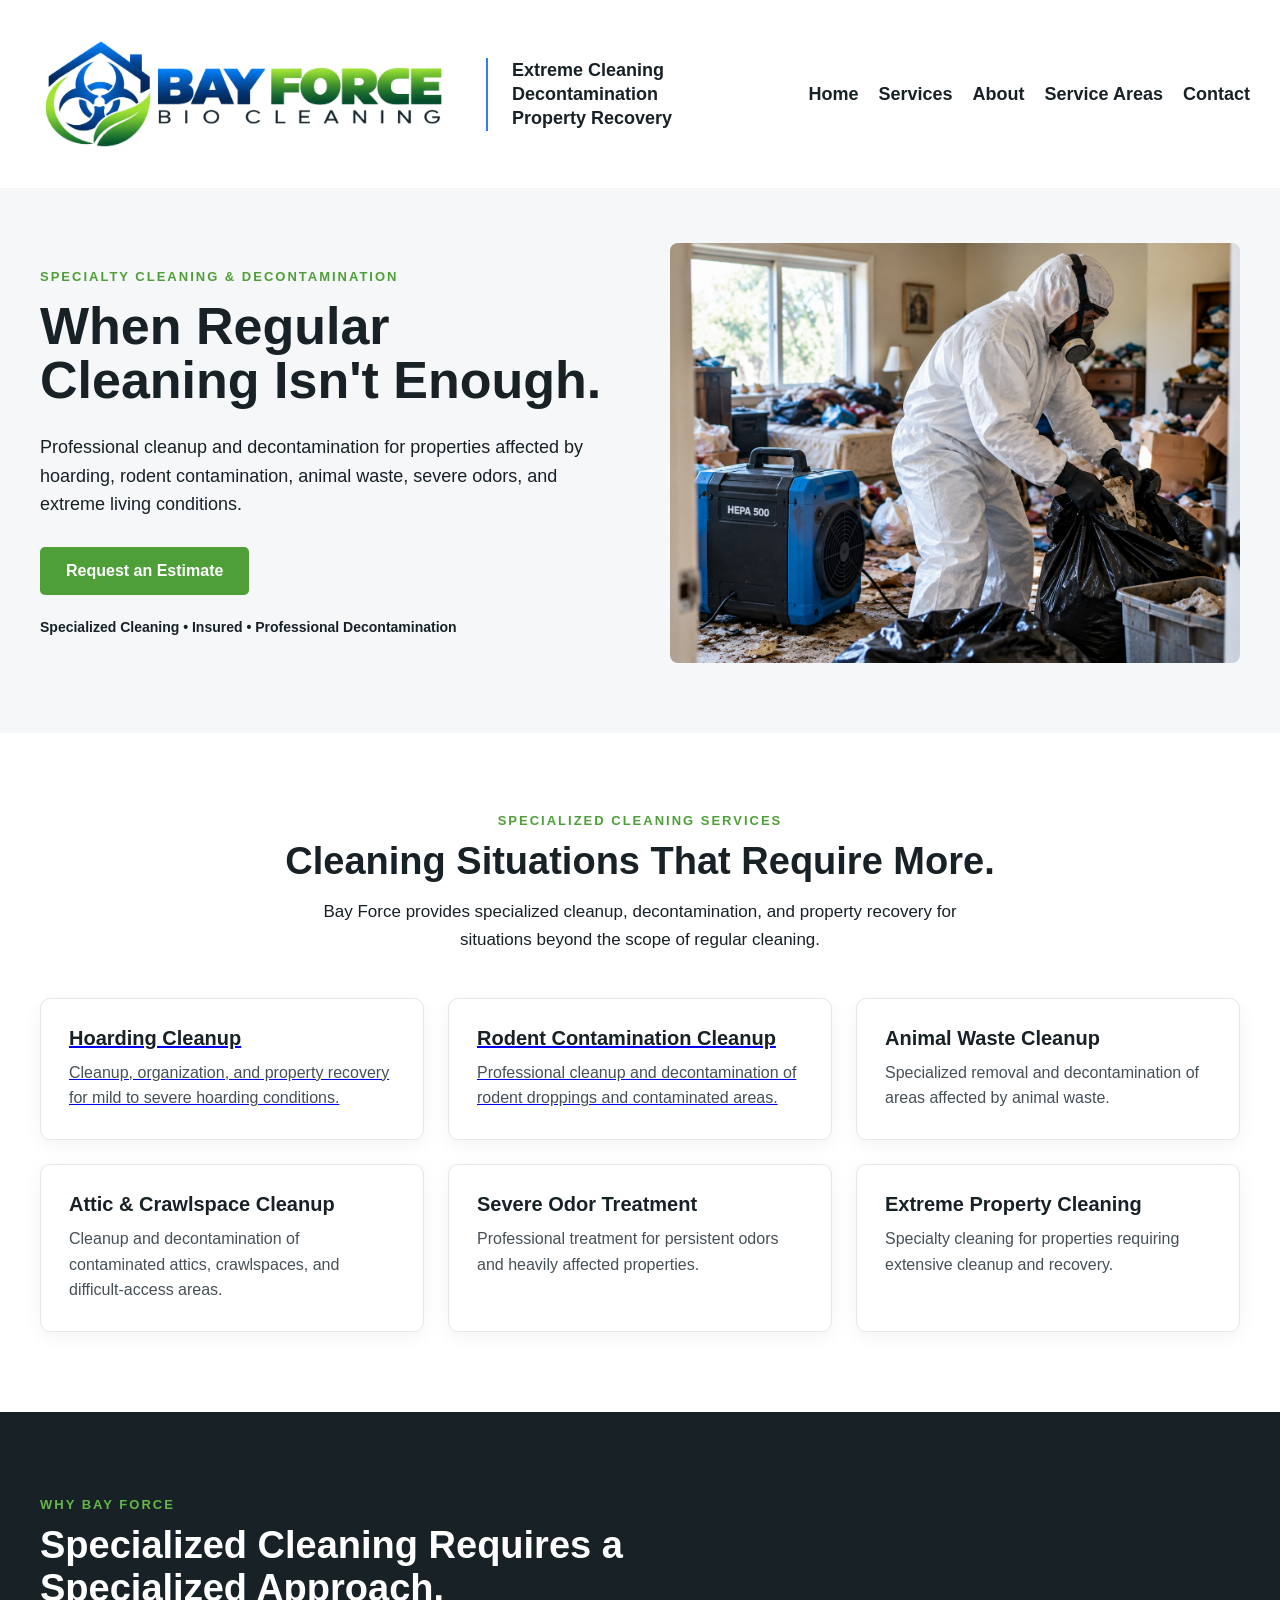
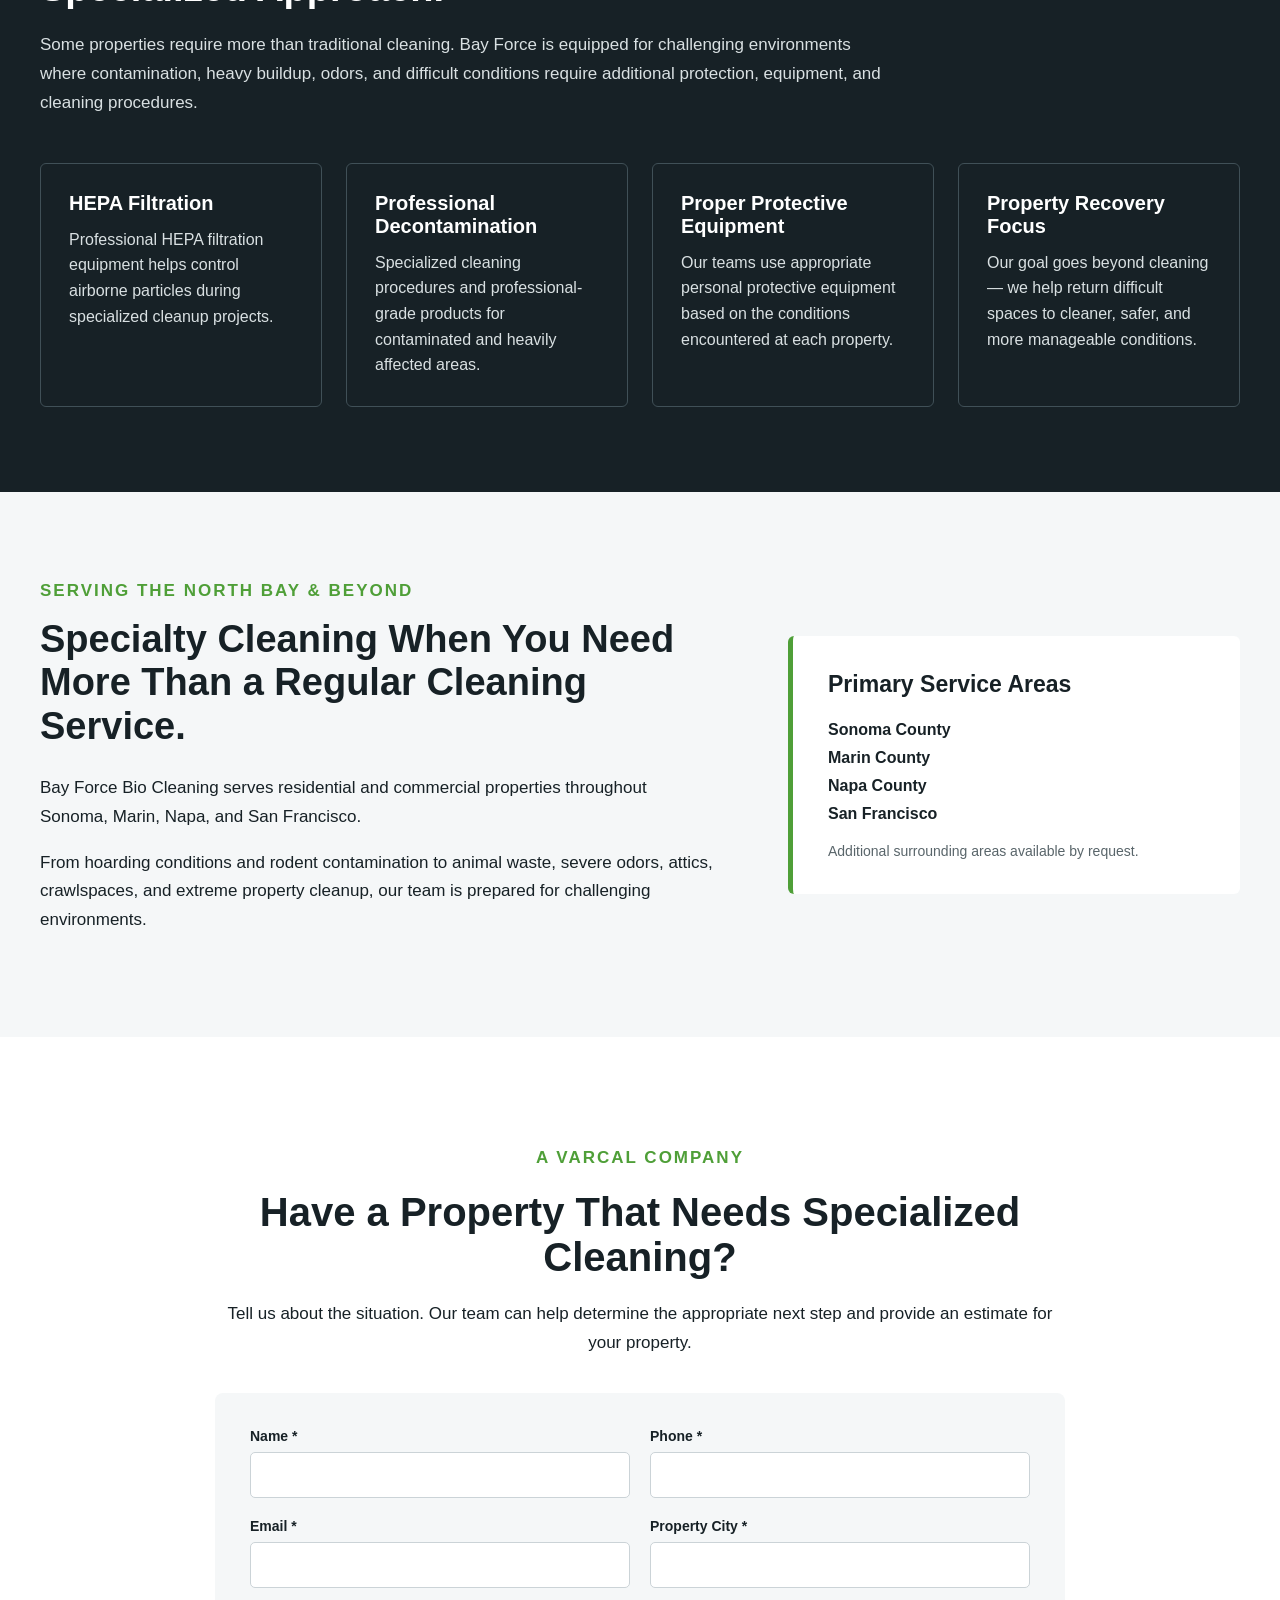
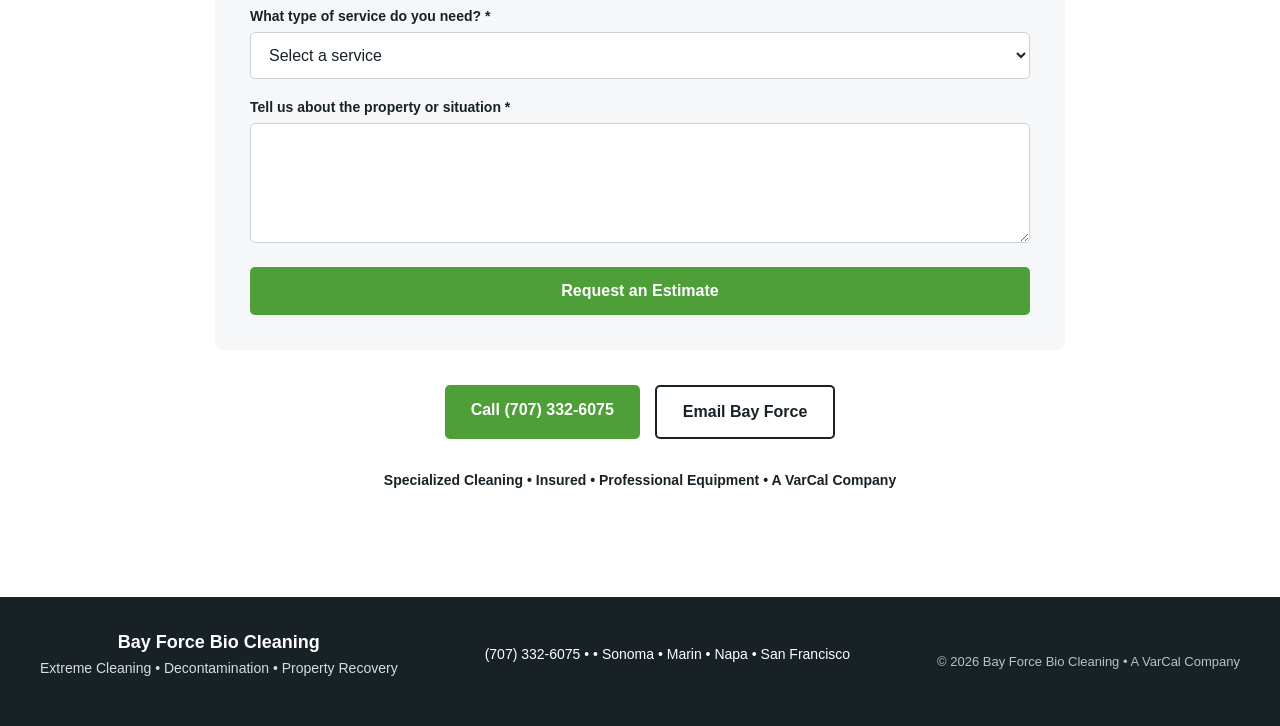
==== index.html @ 2fbb62e4 "Link hoarding and rodent service pages" ====
<!DOCTYPE html>
<html lang="en">

<head>
    <meta charset="UTF-8">

    <meta name="viewport" content="width=device-width, initial-scale=1.0">

    <title>Hoarding & Rodent Cleanup | Bay Force Bio Cleaning | North Bay CA</title>

    <meta name="description" content="Bay Force Bio Cleaning provides hoarding cleanup, rodent contamination cleanup, animal waste cleanup, odor treatment, attic and crawlspace cleanup in Sonoma, Marin, Napa and San Francisco.">

    <meta name="robots" content="index, follow">

    <link rel="canonical" href="https://bayforcebio.com/">
<meta property="og:title" content="Bay Force Bio Cleaning | Hoarding & Rodent Cleanup">
<meta property="og:description" content="Specialized cleanup and decontamination for hoarding, rodent contamination, animal waste, odors, attics and crawlspaces in the North Bay and San Francisco.">
<meta property="og:url" content="https://bayforcebio.com/">
<meta property="og:type" content="website">
    <meta property="og:image" content="https://bayforcebio.com/images/bayforce-social-image.png.png">
    <link rel="icon" type="image/png" href="/images/bayforce-favicon.png">
    <link rel="stylesheet" href="style.css">


    <script type="application/ld+json">
{
  "@context": "https://schema.org",
  "@type": "LocalBusiness",
  "name": "Bay Force Bio Cleaning",
"url": "https://bayforcebio.com/",
"image": "https://bayforcebio.com/images/Bay%20Force%20Bio%20Logo%20.png",
"telephone": "+1-707-332-6075",
  "email": "bayforcebio@gmail.com",
  "description": "Specialized cleaning and decontamination services for properties affected by hoarding, rodent contamination, animal waste, severe odors, and extreme living conditions.",
  "areaServed": [
    {
      "@type": "AdministrativeArea",
      "name": "Sonoma County, California"
    },
    {
      "@type": "AdministrativeArea",
      "name": "Marin County, California"
    },
    {
      "@type": "AdministrativeArea",
      "name": "Napa County, California"
    },
    {
      "@type": "City",
      "name": "San Francisco, California"
    }
  ],
  "parentOrganization": {
    "@type": "Organization",
    "name": "Var-Cal Cleaning LLC",
    "url": "https://varcalcleaning.com/"
  }
}
</script>
    </head>
<body>

  <header>
    <div class="header-brand">
        <div class="brand">
            <img src="images/Bay Force Bio Logo .png" alt="Bay Force Bio Cleaning">
        </div>

        <div class="brand-services">
            <strong>Extreme Cleaning</strong>
            <strong>Decontamination</strong>
            <strong>Property Recovery</strong>
        </div>
    </div>

  <nav>
    <a href="#home">Home</a>
    <a href="#services">Services</a>
    <a href="#about">About</a>
    <a href="#service-areas">Service Areas</a>
    <a href="#contact">Contact</a>
</nav>
</header>
    
    

  <section class="hero" id="home">

    <div class="hero-content">

        <p class="hero-label">SPECIALTY CLEANING & DECONTAMINATION</p>

        <h1>When Regular Cleaning Isn't Enough.</h1>

        <p class="hero-description">
            Professional cleanup and decontamination for properties affected by
            hoarding, rodent contamination, animal waste, severe odors,
            and extreme living conditions.
        </p>

        <a class="hero-button" href="#contact">Request an Estimate</a>

        <p class="hero-trust">
            Specialized Cleaning • Insured • Professional Decontamination
        </p>

    </div>

    <div class="hero-image">
        <img src="images/bayforce-hero.jpg.png" alt="Bay Force specialty cleaning and decontamination">
    </div>

</section>
<section class="services" id="services">

    <p class="section-label">SPECIALIZED CLEANING SERVICES</p>

    <h2>Cleaning Situations That Require More.</h2>

    <p class="section-intro">
        Bay Force provides specialized cleanup, decontamination, and property
        recovery for situations beyond the scope of regular cleaning.
    </p>

    <div class="services-grid">

        <a href="/hoarding-cleanup/" class="service-card service-card-link">
    <h3>Hoarding Cleanup</h3>
    <p>Cleanup, organization, and property recovery for mild to severe hoarding conditions.</p>
</a>

<a href="/rodent-contamination-cleanup/" class="service-card service-card-link">
    <h3>Rodent Contamination Cleanup</h3>
    <p>Professional cleanup and decontamination of rodent droppings and contaminated areas.</p>
</a>

        <div class="service-card">
            <h3>Animal Waste Cleanup</h3>
            <p>Specialized removal and decontamination of areas affected by animal waste.</p>
        </div>

        <div class="service-card">
            <h3>Attic & Crawlspace Cleanup</h3>
            <p>Cleanup and decontamination of contaminated attics, crawlspaces, and difficult-access areas.</p>
        </div>

        <div class="service-card">
            <h3>Severe Odor Treatment</h3>
            <p>Professional treatment for persistent odors and heavily affected properties.</p>
        </div>

        <div class="service-card">
            <h3>Extreme Property Cleaning</h3>
            <p>Specialty cleaning for properties requiring extensive cleanup and recovery.</p>
        </div>

    </div>

</section>
    <section class="why-bayforce" id="about">

    <div class="why-content">

        <p class="section-label">WHY BAY FORCE</p>

        <h2>Specialized Cleaning Requires a Specialized Approach.</h2>

        <p class="why-intro">
            Some properties require more than traditional cleaning.
            Bay Force is equipped for challenging environments where
            contamination, heavy buildup, odors, and difficult conditions
            require additional protection, equipment, and cleaning procedures.
        </p>

        <div class="why-grid">

            <div class="why-item">
                <h3>HEPA Filtration</h3>
                <p>
                    Professional HEPA filtration equipment helps control
                    airborne particles during specialized cleanup projects.
                </p>
            </div>

            <div class="why-item">
                <h3>Professional Decontamination</h3>
                <p>
                    Specialized cleaning procedures and professional-grade
                    products for contaminated and heavily affected areas.
                </p>
            </div>

            <div class="why-item">
                <h3>Proper Protective Equipment</h3>
                <p>
                    Our teams use appropriate personal protective equipment
                    based on the conditions encountered at each property.
                </p>
            </div>

            <div class="why-item">
                <h3>Property Recovery Focus</h3>
                <p>
                    Our goal goes beyond cleaning — we help return difficult
                    spaces to cleaner, safer, and more manageable conditions.
                </p>
            </div>

        </div>

    </div>

</section>
    <section class="service-area" id="service-areas">

    <div class="service-area-content">

        <div class="area-text">
            <p class="section-label">SERVING THE NORTH BAY & BEYOND</p>

            <h2>Specialty Cleaning When You Need More Than a Regular Cleaning Service.</h2>

            <p>
                Bay Force Bio Cleaning serves residential and commercial properties
                throughout Sonoma, Marin, Napa, and San Francisco.
            </p>

            <p>
                From hoarding conditions and rodent contamination to animal waste,
                severe odors, attics, crawlspaces, and extreme property cleanup,
                our team is prepared for challenging environments.
            </p>
        </div>

        <div class="area-box">
            <h3>Primary Service Areas</h3>

            <p>Sonoma County</p>
            <p>Marin County</p>
            <p>Napa County</p>
            <p>San Francisco</p>

            <span>Additional surrounding areas available by request.</span>
        </div>

    </div>

</section>


<section class="contact-cta" id="contact">

    <div class="contact-content">

        <p class="cta-label">A VARCAL COMPANY</p>

        <h2>Have a Property That Needs Specialized Cleaning?</h2>

        <p>
            Tell us about the situation. Our team can help determine the
            appropriate next step and provide an estimate for your property.
        </p>
       <form class="estimate-form"
      action="https://formspree.io/f/xgavkkqq"
      method="POST">

            <div class="form-row">
                <div class="form-field">
                    <label for="name">Name *</label>
                    <input type="text" id="name" name="name" required>
                </div>

                <div class="form-field">
                    <label for="phone">Phone *</label>
                    <input type="tel" id="phone" name="phone" required>
                </div>
            </div>

            <div class="form-row">
                <div class="form-field">
                    <label for="email">Email *</label>
                    <input type="email" id="email" name="email" required>
                </div>

                <div class="form-field">
                    <label for="city">Property City *</label>
                    <input type="text" id="city" name="city" required>
                </div>
            </div>

            <div class="form-field">
                <label for="service">What type of service do you need? *</label>

                <select id="service" name="service" required>
                    <option value="">Select a service</option>
                    <option>Hoarding Cleanup</option>
                    <option>Rodent Contamination Cleanup</option>
                    <option>Animal Waste Cleanup</option>
                    <option>Attic & Crawlspace Cleanup</option>
                    <option>Severe Odor Treatment</option>
                    <option>Extreme Property Cleaning</option>
                    <option>Other Specialty Cleaning</option>
                </select>
            </div>

            <div class="form-field">
                <label for="message">Tell us about the property or situation *</label>
                <textarea id="message" name="message" rows="5" required></textarea>
            </div>

            <button type="submit" class="form-submit">
                Request an Estimate
            </button>

        </form>
        <div id="form-success" class="form-success" style="display: none;">
    <strong>Thank you! Your request has been received.</strong>
    <p>Our Bay Force team will review your information and contact you as soon as possible.</p>
</div>
        <div class="contact-buttons">
            <a href="tel:7073326075" class="cta-primary">Call (707) 332-6075</a>

         <a href="mailto:bayforcebio@gmail.com"
   class="cta-secondary">Email Bay Force</a>
        </div>

        <p class="contact-trust">
            Specialized Cleaning • Insured • Professional Equipment • A VarCal Company
        </p>

    </div>

</section>


<footer>

    <div class="footer-brand">
        <strong>Bay Force Bio Cleaning</strong>
        <span>Extreme Cleaning • Decontamination • Property Recovery</span>
    </div>

    <div class="footer-contact">
        <a href="tel:7073326075">(707) 332-6075</a>
        <span> • </span>
        <a href="mailto:bayforcebio@gmail.com"
        <span> • </span>
        <span>Sonoma • Marin • Napa • San Francisco</span>
    </div>

    <div class="footer-info">
        <span>© 2026 Bay Force Bio Cleaning • A VarCal Company</span>
    </div>

</footer>
    <script>
const form = document.querySelector(".estimate-form");
const successMessage = document.getElementById("form-success");

form.addEventListener("submit", async function(event) {
    event.preventDefault();

    const submitButton = form.querySelector(".form-submit");
    const originalText = submitButton.textContent;

    submitButton.disabled = true;
    submitButton.textContent = "Sending...";

    const formData = new FormData(form);

    try {
        const response = await fetch(form.action, {
            method: form.method,
            body: formData,
            headers: {
                "Accept": "application/json"
            }
        });

        if (response.ok) {
            form.reset();
            form.style.display = "none";
            successMessage.style.display = "block";
        } else {
            alert("There was a problem sending your request. Please try again or call us at (707) 332-6075.");
            submitButton.disabled = false;
            submitButton.textContent = originalText;
        }
    } catch (error) {
        alert("There was a problem sending your request. Please try again or call us at (707) 332-6075.");
        submitButton.disabled = false;
        submitButton.textContent = originalText;
    }
});
</script>

</body>
</html>
---- style.css ----
/* =========================
   BAY FORCE BIO CLEANING
   MAIN STYLESHEET
   ========================= */

* {
    box-sizing: border-box;
}

body {
    margin: 0;
    font-family: Arial, sans-serif;
    background-color: #f5f7f8;
    color: #172126;
}

/* =========================
   HEADER
   ========================= */

header {
    width: 100%;
    min-height: 150px;
    padding: 22px 30px;
    background-color: #ffffff;

    display: flex;
    justify-content: space-between;
    align-items: center;
    gap: 30px;
}

.header-brand {
    display: flex;
    align-items: center;
    gap: 26px;
}

.brand {
    display: flex;
    align-items: center;
}

.brand img {
    width: 400px;
    max-width: 100%;
    height: auto;
    display: block;
}

.brand-services {
    display: flex;
    flex-direction: column;

    padding-left: 24px;
    border-left: 2px solid #2f80ed;

    font-size: 17px;
    line-height: 1.3;
    color: #172126;
}

.brand-services strong {
    display: block;
}

header nav {
    font-size: 17px;
    white-space: nowrap;
    color: #172126;
}

/* =========================
   HERO
   ========================= */

.hero {
    width: 100%;
    min-height: 520px;
    padding: 55px 40px 70px;

    display: flex;
    align-items: center;
    justify-content: center;
    gap: 60px;
}

.hero-content {
    flex: 1;
    max-width: 720px;
    min-width: 0;
}

.hero-image {
    flex: 1;
    max-width: 720px;
    min-width: 0;
}

.hero-label {
    margin: 0 0 15px;
    font-size: 13px;
    font-weight: bold;
    letter-spacing: 2px;
    color: #4f9f38;
}

.hero h1 {
    max-width: 650px;
    margin: 0 0 25px;
    font-size: 52px;
    line-height: 1.05;
}

.hero-description {
    max-width: 700px;
    margin: 0 0 28px;
    font-size: 18px;
    line-height: 1.6;
}

.hero-button {
    display: inline-block;
    padding: 15px 26px;

    background-color: #4f9f38;
    color: #ffffff;

    text-decoration: none;
    font-weight: bold;
    border-radius: 5px;

    transition: 0.2s ease;
}

.hero-button:hover {
    background-color: #3f842d;
    transform: translateY(-2px);
}

.hero-trust {
    margin: 22px 0 0;
    font-size: 14px;
    font-weight: bold;
    line-height: 1.5;
}

.hero-image img {
    width: 100%;
    height: 420px;

    display: block;
    object-fit: cover;

    border-radius: 8px;
}

/* =========================
   SPECIALIZED SERVICES
   ========================= */

.services {
    width: 100%;
    padding: 80px 40px;
    background-color: #ffffff;
}

.section-label {
    margin: 0 0 12px;

    text-align: center;
    font-size: 13px;
    font-weight: bold;
    letter-spacing: 2px;

    color: #4f9f38;
}

.services h2 {
    margin: 0 0 15px;

    text-align: center;
    font-size: 38px;

    color: #172126;
}

.section-intro {
    max-width: 700px;
    margin: 0 auto 45px;

    text-align: center;
    font-size: 17px;
    line-height: 1.6;
}

.services-grid {
    max-width: 1400px;
    margin: 0 auto;

    display: grid;
    grid-template-columns: repeat(3, 1fr);
    gap: 24px;
}

.service-card {
    padding: 30px;

    background-color: #f5f7f8;
    border-top: 4px solid #4f9f38;
    border-radius: 6px;
}

.service-card h3 {
    margin: 0 0 12px;

    font-size: 21px;
    color: #172126;
}

.service-card p {
    margin: 0;

    line-height: 1.6;
    color: #455057;
}


/* =========================
   TABLETS
   ========================= */

@media (max-width: 1100px) {

    header {
        padding: 20px;
    }

    .brand img {
        width: 300px;
    }

    .brand-services {
        font-size: 14px;
        padding-left: 18px;
    }

    header nav {
        font-size: 14px;
    }

    .hero {
        gap: 35px;
        padding-left: 30px;
        padding-right: 30px;
    }

    .hero h1 {
        font-size: 44px;
    }
}


/* =========================
   MOBILE
   ========================= */

@media (max-width: 800px) {

    header {
        min-height: auto;
        padding: 20px;

        flex-direction: column;
        align-items: center;
    }

    .header-brand {
        width: 100%;
        justify-content: center;
    }

    .brand img {
        width: 260px;
    }

    .brand-services {
        font-size: 13px;
    }

    header nav {
        width: 100%;

        text-align: center;
        white-space: normal;

        font-size: 15px;
        line-height: 1.8;
    }

    .hero {
        min-height: auto;
        padding: 50px 22px;

        flex-direction: column;
        gap: 35px;
    }

    .hero-content,
    .hero-image {
        width: 100%;
        max-width: 650px;
    }

    .hero h1 {
        font-size: 40px;
    }

    .hero-description {
        font-size: 17px;
    }

    .hero-image img {
        height: auto;
        max-height: 430px;
    }

    .services {
        padding: 60px 22px;
    }

    .services h2 {
        font-size: 32px;
    }

    .services-grid {
        grid-template-columns: 1fr;
    }
}


/* =========================
   SMALL PHONES
   ========================= */

@media (max-width: 520px) {

    .header-brand {
        flex-direction: column;
        gap: 14px;
    }

    .brand img {
        width: 280px;
        max-width: 90vw;
    }

    .brand-services {
        width: auto;

        padding-left: 0;
        padding-top: 12px;

        border-left: none;
        border-top: 2px solid #2f80ed;

        text-align: center;
    }

    .hero h1 {
        font-size: 35px;
    }

    .hero-label {
        font-size: 11px;
    }

    .hero-button {
        width: 100%;
        text-align: center;
    }

    .services h2 {
        font-size: 28px;
    }

    .service-card {
        padding: 24px;
    }
}
/* =========================
   WHY BAY FORCE
   ========================= */

.why-bayforce {
    width: 100%;
    padding: 85px 40px;
    background-color: #172126;
    color: #ffffff;
}

.why-content {
    max-width: 1400px;
    margin: 0 auto;
}

.why-bayforce .section-label {
    text-align: left;
    color: #65b847;
}

.why-bayforce h2 {
    max-width: 750px;
    margin: 0 0 20px;
    font-size: 38px;
    line-height: 1.15;
}

.why-intro {
    max-width: 850px;
    margin: 0 0 45px;
    font-size: 17px;
    line-height: 1.7;
    color: #d9e0e2;
}

.why-grid {
    display: grid;
    grid-template-columns: repeat(4, 1fr);
    gap: 24px;
}

.why-item {
    padding: 28px;
    border: 1px solid #405057;
    border-radius: 6px;
}

.why-item h3 {
    margin: 0 0 12px;
    font-size: 20px;
    color: #ffffff;
}

.why-item p {
    margin: 0;
    line-height: 1.6;
    color: #d9e0e2;
}

/* Why Bay Force - mobile */

@media (max-width: 800px) {

    .why-bayforce {
        padding: 60px 22px;
    }

    .why-bayforce h2 {
        font-size: 32px;
    }

    .why-grid {
        grid-template-columns: 1fr;
    }
}
/* =========================
   SERVICE AREA
   ========================= */

.service-area {
    padding: 85px 40px;
    background-color: #f5f7f8;
}

.service-area-content {
    max-width: 1400px;
    margin: 0 auto;
    display: grid;
    grid-template-columns: 1.5fr 1fr;
    gap: 70px;
    align-items: center;
}

.area-text .section-label {
    text-align: left;
}

.area-text h2 {
    max-width: 800px;
    margin: 0 0 25px;
    font-size: 38px;
    line-height: 1.15;
}

.area-text p {
    max-width: 850px;
    font-size: 17px;
    line-height: 1.7;
}

.area-box {
    padding: 35px;
    background: #ffffff;
    border-left: 5px solid #4f9f38;
    border-radius: 6px;
}

.area-box h3 {
    margin-top: 0;
    font-size: 23px;
}

.area-box p {
    margin: 10px 0;
    font-weight: bold;
}

.area-box span {
    display: block;
    margin-top: 20px;
    font-size: 14px;
    color: #59656a;
}


/* =========================
   CONTACT CTA
   ========================= */

.contact-cta {
    padding: 90px 30px;
    background-color: #ffffff;
    text-align: center;
}

.contact-content {
    max-width: 850px;
    margin: 0 auto;
}

.cta-label {
    color: #4f9f38;
    font-size: 13px;
    font-weight: bold;
    letter-spacing: 2px;
}

.contact-cta h2 {
    margin: 15px 0 20px;
    font-size: 40px;
}

.contact-cta p {
    font-size: 17px;
    line-height: 1.7;
}

.contact-buttons {
    margin-top: 30px;
    display: flex;
    justify-content: center;
    gap: 15px;
}

.cta-primary,
.cta-secondary {
    padding: 16px 26px;
    border-radius: 5px;
    text-decoration: none;
    font-weight: bold;
}

.cta-primary {
    background-color: #4f9f38;
    color: #ffffff;
}

.cta-secondary {
    border: 2px solid #172126;
    color: #172126;
}

.contact-trust {
    margin-top: 30px;
    font-size: 14px !important;
    font-weight: bold;
}


/* =========================
   FOOTER
   ========================= */

footer {
    padding: 35px 40px;
    background-color: #172126;
    color: #ffffff;

    display: flex;
    justify-content: space-between;
    align-items: center;
    gap: 30px;
}

.footer-brand {
    display: flex;
    flex-direction: column;
    gap: 6px;
}

.footer-brand strong {
    font-size: 18px;
}

.footer-brand span,
.footer-info {
    font-size: 13px;
    color: #cbd3d6;
}


/* MOBILE */

@media (max-width: 800px) {

    .service-area {
        padding: 60px 22px;
    }

    .service-area-content {
        grid-template-columns: 1fr;
        gap: 35px;
    }

    .area-text h2 {
        font-size: 32px;
    }

    .contact-cta {
        padding: 65px 22px;
    }

    .contact-cta h2 {
        font-size: 32px;
    }

    .contact-buttons {
        flex-direction: column;
    }

    footer {
        flex-direction: column;
        text-align: center;
    }
}
/* HEADER NAVIGATION */

header nav {
    display: flex;
    gap: 20px;
    align-items: center;
}

header nav a {
    color: #172126;
    text-decoration: none;
    font-weight: 500;
}

header nav a:hover {
    color: #4f9f38;
}

html {
    scroll-behavior: smooth;
}

@media (max-width: 800px) {
    header nav {
        justify-content: center;
        flex-wrap: wrap;
        gap: 10px 18px;
    }
}

/* =========================
   FOOTER
   ========================= */

footer {
    background-color: #172126;
    color: white;
    padding: 35px 40px;
    text-align: center;
}

.footer-brand {
    display: flex;
    flex-direction: column;
    gap: 7px;
    margin-bottom: 15px;
}

.footer-brand strong {
    font-size: 18px;
}

.footer-brand span {
    font-size: 14px;
    color: #d7dddf;
}

.footer-contact {
    margin-bottom: 15px;
    font-size: 14px;
}

.footer-contact a {
    color: white;
    text-decoration: none;
}

.footer-contact a:hover {
    color: #69b64c;
}

.footer-info {
    font-size: 13px;
    color: #b9c2c5;
}

@media (max-width: 800px) {
    footer {
        padding: 30px 20px;
    }

    .footer-contact {
        line-height: 2;
    }
}
/* =========================
   ESTIMATE FORM
   ========================= */

.estimate-form {
    max-width: 850px;
    margin: 35px auto;
    padding: 35px;
    background-color: #f5f7f8;
    border-radius: 8px;
    text-align: left;
}

.form-row {
    display: flex;
    gap: 20px;
}

.form-field {
    flex: 1;
    margin-bottom: 20px;
}

.form-field label {
    display: block;
    margin-bottom: 8px;
    font-size: 14px;
    font-weight: bold;
    color: #172126;
}

.form-field input,
.form-field select,
.form-field textarea {
    width: 100%;
    box-sizing: border-box;
    padding: 13px 14px;
    border: 1px solid #cbd3d7;
    border-radius: 5px;
    background-color: white;
    font-family: Arial, sans-serif;
    font-size: 16px;
    color: #172126;
}

.form-field textarea {
    resize: vertical;
    min-height: 120px;
}

.form-field input:focus,
.form-field select:focus,
.form-field textarea:focus {
    outline: none;
    border-color: #4f9f38;
}

.form-submit {
    width: 100%;
    padding: 15px 24px;
    border: none;
    border-radius: 5px;
    background-color: #4f9f38;
    color: white;
    font-size: 16px;
    font-weight: bold;
    cursor: pointer;
}

.form-submit:hover {
    background-color: #3f842d;
}

@media (max-width: 800px) {

    .estimate-form {
        padding: 25px 20px;
    }

    .form-row {
        flex-direction: column;
        gap: 0;
    }
}
/* =========================
   DESKTOP HEADER SIZE
   ========================= */

@media (min-width: 1000px) {

    .brand img {
        width: 430px;
        max-width: none;
    }

    .brand-services {
    font-size: 18px;
        line-height: 1.35;
    }

  

    header nav a {
        font-size: 18px;
        font-weight: 600;
    }

    header {
        padding-top: 22px;
        padding-bottom: 22px;
    }
}
/* =========================
   SERVICE PAGE DESIGN
   ========================= */

.service-page {
    background: #f5f7f8;
}

.service-hero,
.service-content,
.service-approach,
.service-areas,
.service-cta {
    padding: 70px 24px;
}

.service-hero-inner,
.service-content-inner,
.service-approach-inner,
.service-areas-inner,
.service-cta-inner {
    max-width: 1180px;
    margin: 0 auto;
}

.service-hero {
    background: #f4f7f8;
    text-align: center;
    padding-top: 80px;
    padding-bottom: 80px;
}

.service-hero .section-label,
.service-content .section-label,
.service-approach .section-label,
.service-areas .section-label,
.service-cta .section-label {
    color: #4da83d;
    font-size: 14px;
    font-weight: 700;
    letter-spacing: 2px;
    text-transform: uppercase;
    margin-bottom: 18px;
}

.service-hero h1 {
    max-width: 900px;
    margin: 0 auto 22px;
    font-size: 48px;
    line-height: 1.1;
    color: #172126;
}

.service-hero p {
    max-width: 850px;
    margin: 0 auto 28px;
    font-size: 18px;
    line-height: 1.7;
    color: #4d5a60;
}

.service-hero .trust-line {
    margin-top: 20px;
    font-size: 14px;
    font-weight: 600;
    color: #172126;
}

.service-content {
    background: #ffffff;
}

.service-content h2,
.service-approach h2,
.service-areas h2,
.service-cta h2 {
    font-size: 34px;
    line-height: 1.2;
    color: #172126;
    margin-bottom: 20px;
}

.service-content p,
.service-approach p,
.service-areas p,
.service-cta p {
    font-size: 17px;
    line-height: 1.75;
    color: #4d5a60;
}

.service-cards {
    display: grid;
    grid-template-columns: repeat(2, 1fr);
    gap: 22px;
    margin-top: 35px;
}

.service-card {
    background: #ffffff;
    border: 1px solid #e2e7e9;
    border-radius: 10px;
    padding: 28px;
    box-shadow: 0 5px 18px rgba(0, 0, 0, 0.05);
}

.service-card h3 {
    color: #172126;
    font-size: 20px;
    margin-bottom: 10px;
}

.service-card p {
    margin: 0;
    font-size: 16px;
}

.service-approach {
    background: #f5f7f8;
}

.service-areas {
    background: #ffffff;
}

.service-cta {
    background: #172126;
    text-align: center;
}

.service-cta h2 {
    color: #ffffff;
}

.service-cta p {
    color: #d8e0e3;
    max-width: 720px;
    margin: 0 auto 28px;
}

.service-cta-buttons {
    display: flex;
    justify-content: center;
    align-items: center;
    gap: 16px;
    flex-wrap: wrap;
}

@media (max-width: 800px) {

    .service-hero,
    .service-content,
    .service-approach,
    .service-areas,
    .service-cta {
        padding: 50px 20px;
    }

    .service-hero h1 {
        font-size: 36px;
    }

    .service-content h2,
    .service-approach h2,
    .service-areas h2,
    .service-cta h2 {
        font-size: 28px;
    }

    .service-cards {
        grid-template-columns: 1fr;
    }
   }
}
/* =========================
   SERVICE PAGE LAYOUT FIX
   ========================= */

.service-hero,
.service-content,
.service-approach,
.service-areas,
.service-cta {
    padding-left: 6%;
    padding-right: 6%;
}

.service-hero > *,
.service-content > *,
.service-approach > *,
.service-areas > *,
.service-cta > * {
    max-width: 1200px;
    margin-left: auto;
    margin-right: auto;
}

.service-hero {
    padding-top: 70px;
    padding-bottom: 70px;
}

.service-content,
.service-approach,
.service-areas,
.service-cta {
    padding-top: 70px;
    padding-bottom: 70px;
}
/* =========================
   HOARDING SERVICE PAGE FIX
   ========================= */

.service-page-hero {
    padding: 70px 6%;
}

.service-page-content {
    width: 100%;
    max-width: 1200px;
    margin: 0 auto;
}

.service-detail-section {
    padding: 70px 6%;
}

.service-detail-section > * {
    width: 100%;
    max-width: 1200px;
    margin-left: auto;
    margin-right: auto;
}
/* =========================
   HOARDING PAGE FINAL LAYOUT
   ========================= */

.service-detail-container {
    width: 88%;
    max-width: 1200px;
    margin-left: auto;
    margin-right: auto;
}

.service-includes,
.service-process,
.service-area-page,
.service-page-cta {
    padding: 70px 6%;
}

.service-feature-grid,
.service-process-grid {
    width: 100%;
    max-width: 1200px;
    margin-left: auto;
    margin-right: auto;
}

/* Mobile */
@media (max-width: 800px) {

    .service-detail-container {
        width: 100%;
    }

    .service-includes,
    .service-process,
    .service-area-page,
    .service-page-cta {
        padding: 50px 20px;
    }
}
/* =====================================
   HOARDING PAGE PROFESSIONAL DESIGN
   ===================================== */

/* General section spacing */
.service-page-hero,
.service-detail-section,
.service-includes,
.service-process,
.service-area-page,
.service-page-cta {
    padding: 60px 6%;
}

/* Main content width */
.service-page-content,
.service-detail-container {
    width: 88%;
    max-width: 1200px;
    margin: 0 auto;
}

/* Remove excessive empty space */
.service-page-hero {
    padding-top: 65px;
    padding-bottom: 65px;
}

.service-detail-section,
.service-includes,
.service-process,
.service-area-page {
    padding-top: 55px;
    padding-bottom: 55px;
}

/* Section labels */
.service-page-hero .section-label,
.service-detail-container .section-label {
    text-align: left;
    margin-bottom: 18px;
}

/* Main hero */
.service-page-content h1 {
    font-size: 38px;
    line-height: 1.15;
    margin: 0 0 20px;
}

.service-page-intro {
    max-width: 950px;
    font-size: 17px;
    line-height: 1.6;
    margin-bottom: 22px;
}

/* Section headings */
.service-detail-container h2 {
    font-size: 30px;
    line-height: 1.2;
    margin: 0 0 22px;
}

.service-detail-container > p {
    font-size: 17px;
    line-height: 1.6;
    max-width: 1000px;
}

/* WHAT WE INCLUDE - cards */
.service-feature-grid {
    display: grid;
    grid-template-columns: repeat(3, 1fr);
    gap: 22px;
    margin-top: 30px;
}

.service-feature {
    background: #ffffff;
    border: 1px solid #e2e7e9;
    border-radius: 10px;
    padding: 26px;
    box-shadow: 0 5px 18px rgba(0, 0, 0, 0.05);
}

.service-feature h3 {
    margin: 0 0 10px;
    font-size: 19px;
    color: #172126;
}

.service-feature p {
    margin: 0;
    line-height: 1.55;
}

/* BAY FORCE PROCESS - four cards */
.service-process-grid {
    display: grid;
    grid-template-columns: repeat(4, 1fr);
    gap: 20px;
    margin-top: 30px;
}

.process-step {
    background: #ffffff;
    border: 1px solid #e2e7e9;
    border-radius: 10px;
    padding: 25px;
    box-shadow: 0 5px 18px rgba(0, 0, 0, 0.05);
}

.process-step span {
    display: block;
    color: #52a83f;
    font-size: 24px;
    font-weight: 700;
    margin-bottom: 12px;
}

.process-step h3 {
    margin: 0 0 10px;
    font-size: 19px;
}

.process-step p {
    margin: 0;
    line-height: 1.55;
}

/* Service area */
.service-area-page {
    background: #ffffff;
}

/* Bottom CTA */
.service-page-cta {
    background: #f5f7f8;
    text-align: center;
}

.service-page-cta .service-detail-container {
    max-width: 900px;
}

.service-page-cta .section-label {
    text-align: center;
}

.service-cta-buttons {
    margin-top: 25px;
}

/* MOBILE */
@media (max-width: 800px) {

    .service-page-hero,
    .service-detail-section,
    .service-includes,
    .service-process,
    .service-area-page,
    .service-page-cta {
        padding: 45px 20px;
    }

    .service-page-content,
    .service-detail-container {
        width: 100%;
    }

    .service-page-content h1 {
        font-size: 32px;
    }

    .service-detail-container h2 {
        font-size: 26px;
    }

    .service-feature-grid,
    .service-process-grid {
        grid-template-columns: 1fr;
    }
}
/* =====================================
   HOARDING PAGE SPACING REFINEMENT
   ===================================== */

.service-page-hero {
    padding-top: 55px;
    padding-bottom: 55px;
}

.service-detail-section {
    padding-top: 55px;
    padding-bottom: 45px;
}

.service-includes {
    padding-top: 45px;
    padding-bottom: 55px;
}

.service-process {
    padding-top: 55px;
    padding-bottom: 55px;
}

.service-area-page {
    padding-top: 55px;
    padding-bottom: 55px;
}

.service-page-cta {
    padding-top: 55px;
    padding-bottom: 55px;
}

/* Prevent old section rules from creating large empty areas */
.service-detail-section .service-detail-container,
.service-includes .service-detail-container,
.service-process .service-detail-container,
.service-area-page .service-detail-container {
    min-height: 0;
}

/* Consistent spacing around labels */
.service-detail-container .section-label {
    margin-top: 0;
    margin-bottom: 18px;
}

/* Feature cards */
.service-feature-grid {
    margin-top: 28px;
    margin-bottom: 0;
}

/* Process cards */
.service-process-grid {
    margin-top: 28px;
    margin-bottom: 0;
}
/* =====================================
   HOARDING HERO WITH IMAGE
   ===================================== */

.service-page-hero-inner {
    width: 88%;
    max-width: 1200px;
    margin: 0 auto;

    display: grid;
    grid-template-columns: 1fr 1fr;
    gap: 55px;
    align-items: center;
}

.service-page-hero-inner .service-page-content {
    width: 100%;
    max-width: none;
    margin: 0;
}

.service-page-hero-image {
    width: 100%;
}

.service-page-hero-image img {
    width: 100%;
    height: 360px;
    object-fit: cover;
    display: block;
    border-radius: 12px;
    box-shadow: 0 8px 24px rgba(0, 0, 0, 0.10);
}

/* Mobile */
@media (max-width: 800px) {

    .service-page-hero-inner {
        width: 100%;
        grid-template-columns: 1fr;
        gap: 35px;
    }

    .service-page-hero-image img {
        height: 280px;
    }
}
/* =========================
   FOOTER ALIGNMENT FIX
   ========================= */

footer {
    width: 100%;
}

footer .footer-container {
    width: 88%;
    max-width: 1200px;
    margin-left: auto;
    margin-right: auto;
}
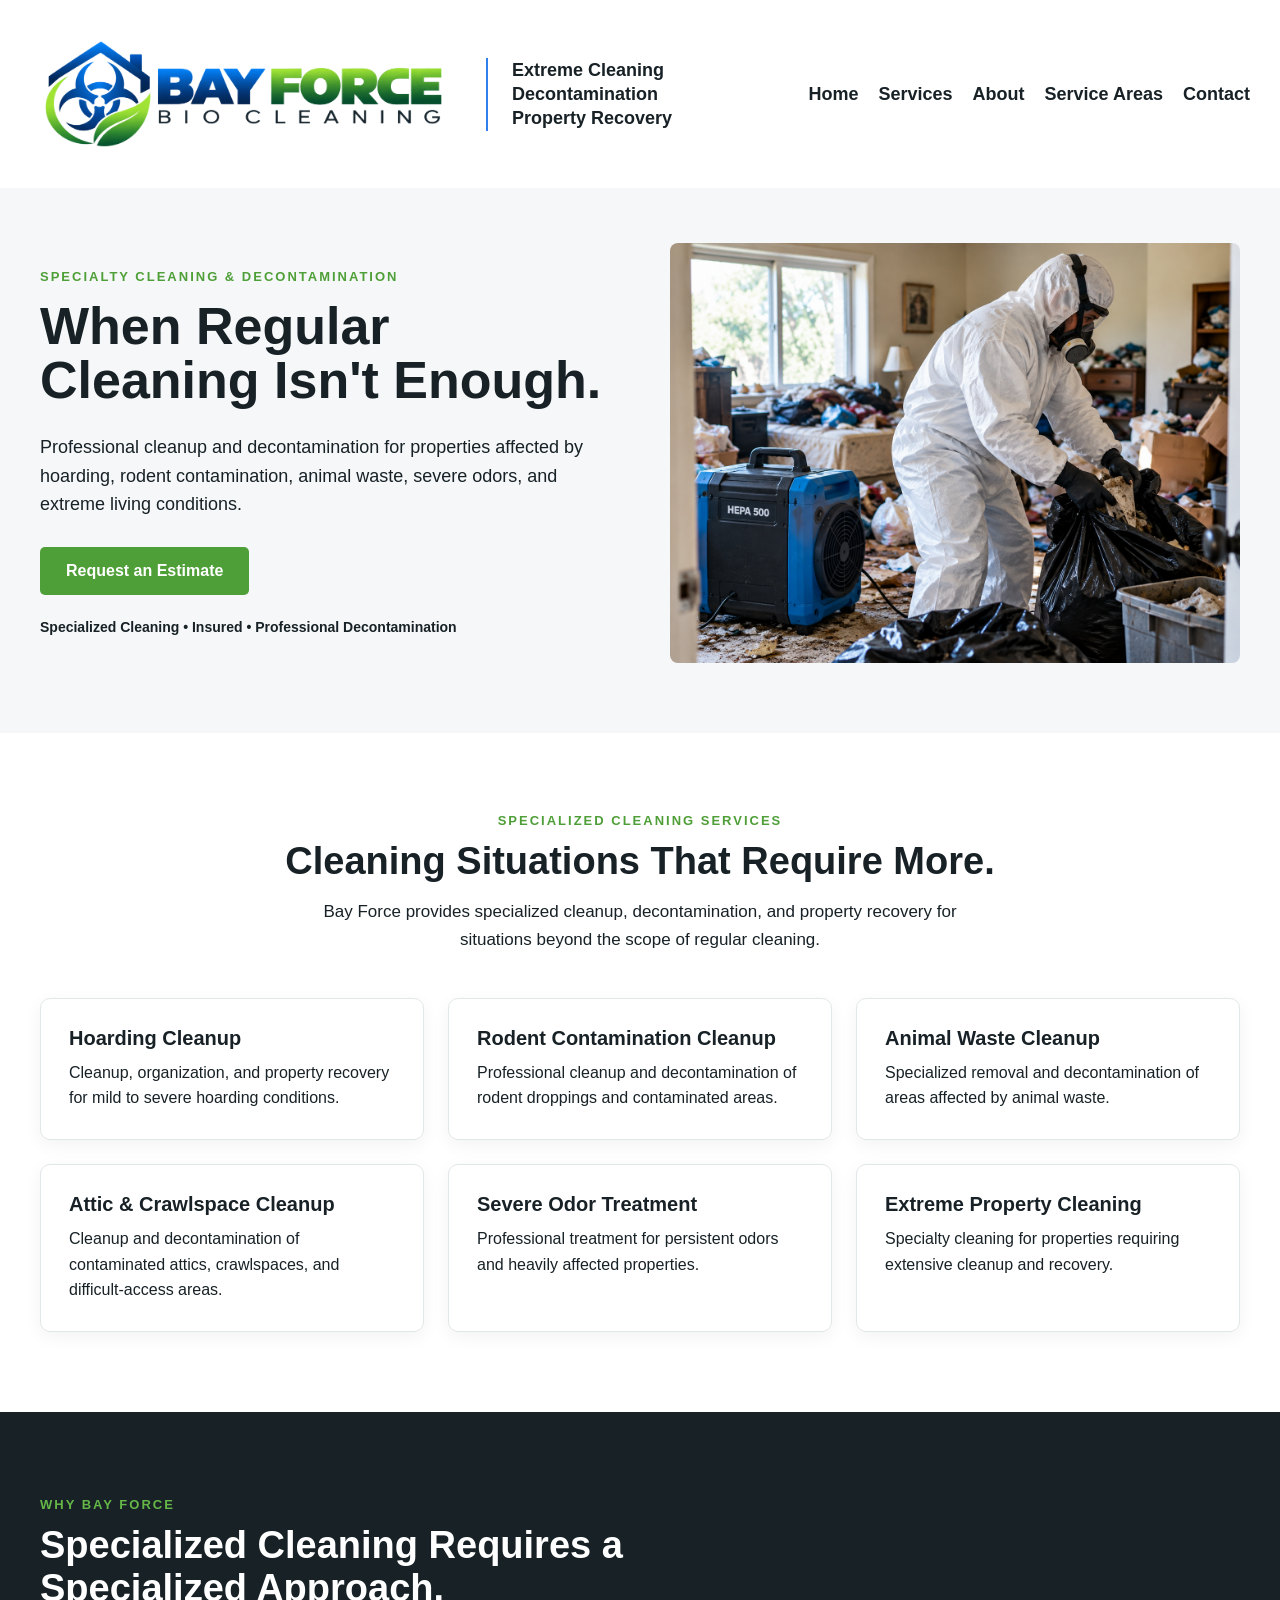
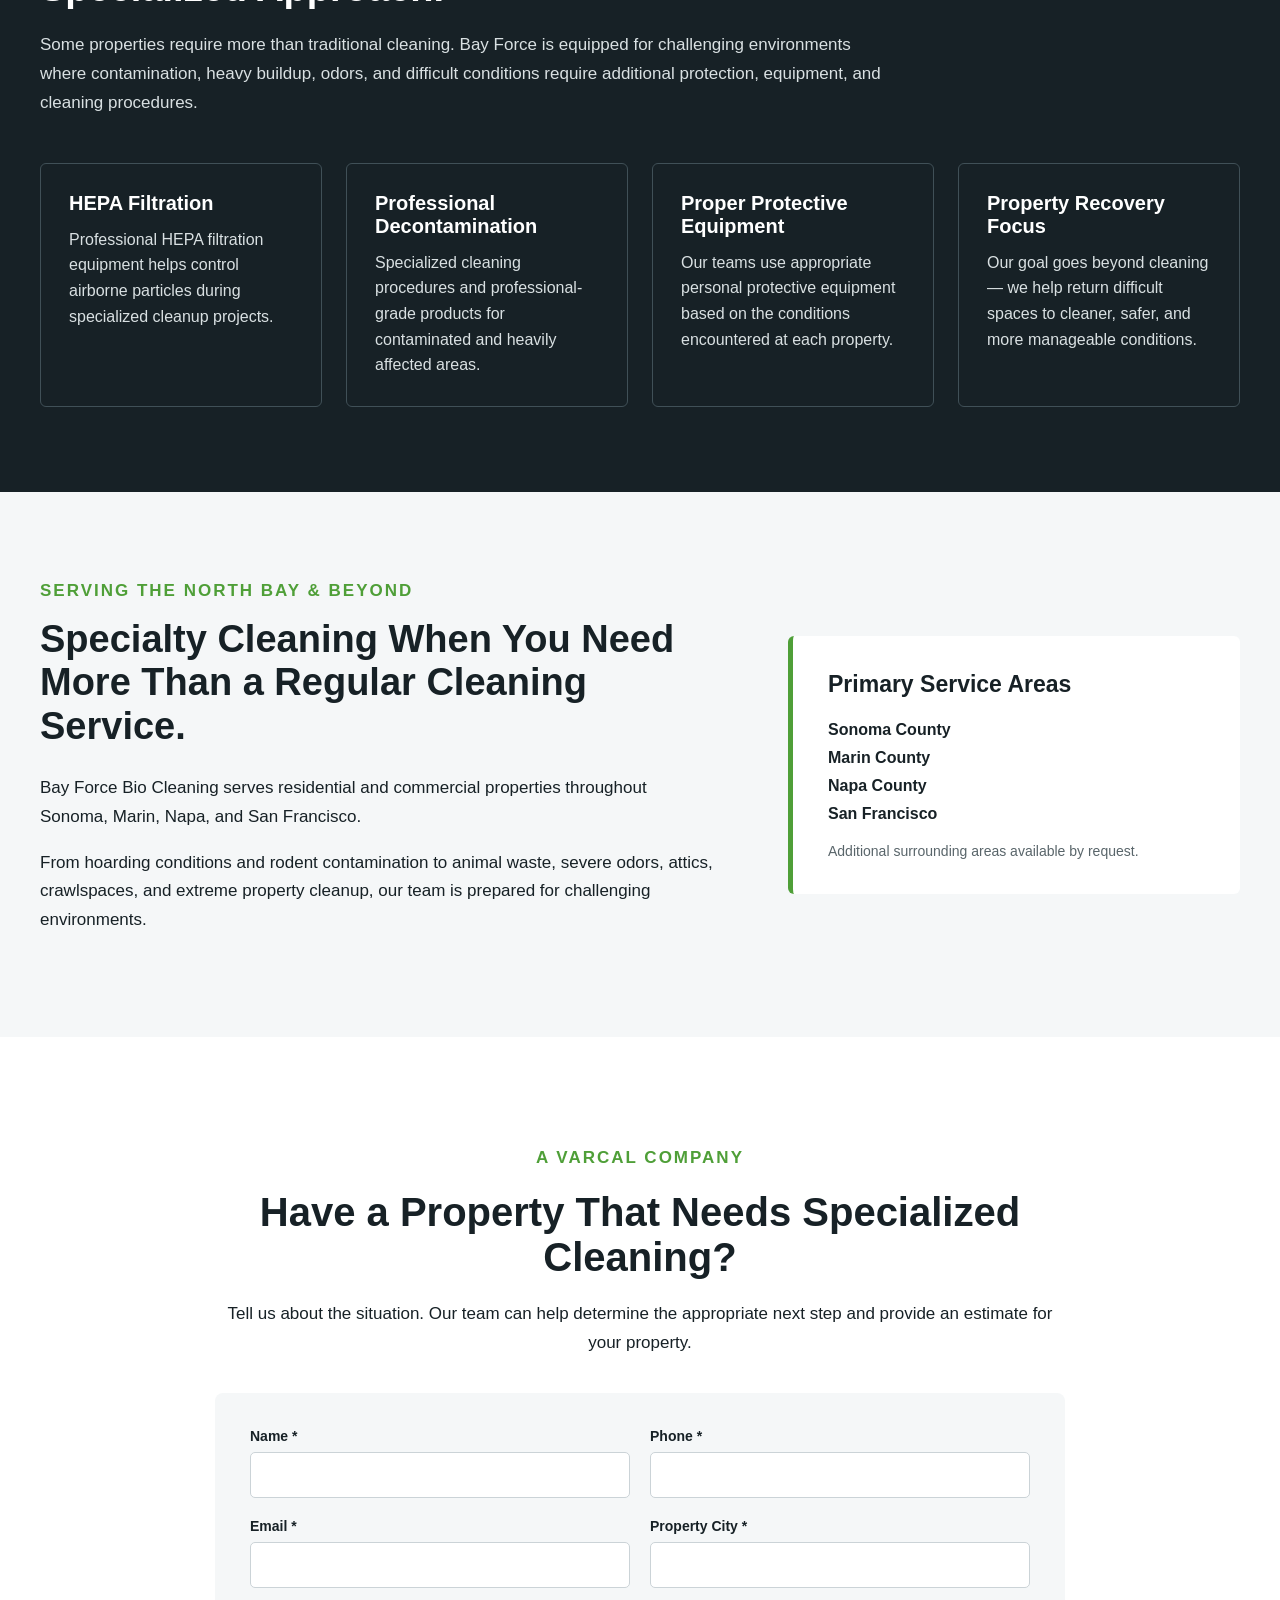
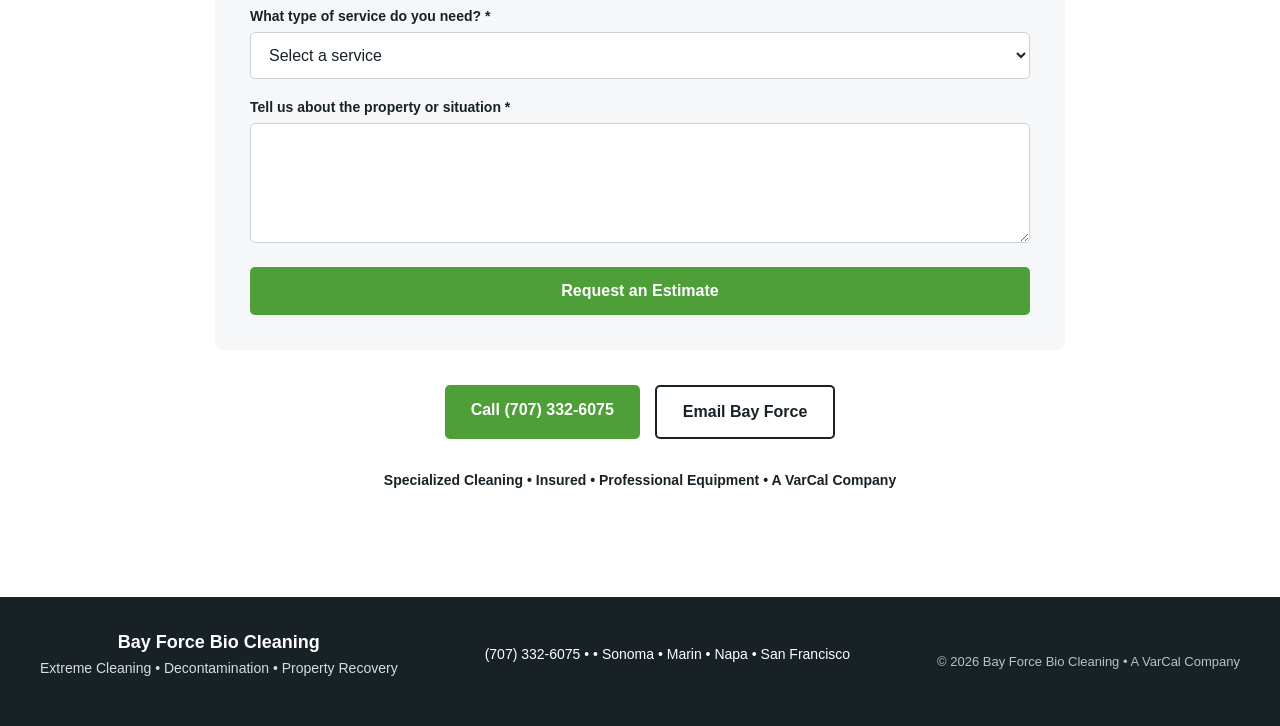
==== commit 81e56d56: "Update index.html" ====
--- a/index.html
+++ b/index.html
@@ -134,25 +134,25 @@
     <p>Professional cleanup and decontamination of rodent droppings and contaminated areas.</p>
 </a>
 
-        <div class="service-card">
-            <h3>Animal Waste Cleanup</h3>
-            <p>Specialized removal and decontamination of areas affected by animal waste.</p>
-        </div>
-
-        <div class="service-card">
-            <h3>Attic & Crawlspace Cleanup</h3>
-            <p>Cleanup and decontamination of contaminated attics, crawlspaces, and difficult-access areas.</p>
-        </div>
-
-        <div class="service-card">
-            <h3>Severe Odor Treatment</h3>
-            <p>Professional treatment for persistent odors and heavily affected properties.</p>
-        </div>
-
-        <div class="service-card">
-            <h3>Extreme Property Cleaning</h3>
-            <p>Specialty cleaning for properties requiring extensive cleanup and recovery.</p>
-        </div>
+        <a href="/animal-waste-cleanup/" class="service-card service-card-link">
+    <h3>Animal Waste Cleanup</h3>
+    <p>Specialized removal and decontamination of areas affected by animal waste.</p>
+</a>
+
+<a href="/attic-crawlspace-cleanup/" class="service-card service-card-link">
+    <h3>Attic & Crawlspace Cleanup</h3>
+    <p>Cleanup and decontamination of contaminated attics, crawlspaces, and difficult-access areas.</p>
+</a>
+
+<a href="/severe-odor-treatment/" class="service-card service-card-link">
+    <h3>Severe Odor Treatment</h3>
+    <p>Professional treatment for persistent odors and heavily affected properties.</p>
+</a>
+
+<a href="/extreme-property-cleaning/" class="service-card service-card-link">
+    <h3>Extreme Property Cleaning</h3>
+    <p>Specialty cleaning for properties requiring extensive cleanup and recovery.</p>
+</a>
 
     </div>
 
--- a/style.css
+++ b/style.css
@@ -1428,3 +1428,21 @@
     margin-left: auto;
     margin-right: auto;
 }
+/* Clickable service cards */
+
+.service-card-link {
+    text-decoration: none;
+    color: inherit;
+    display: block;
+    cursor: pointer;
+}
+
+.service-card-link h3,
+.service-card-link p {
+    color: inherit;
+}
+
+.service-card-link:hover {
+    transform: translateY(-4px);
+    box-shadow: 0 8px 20px rgba(0, 0, 0, 0.10);
+}
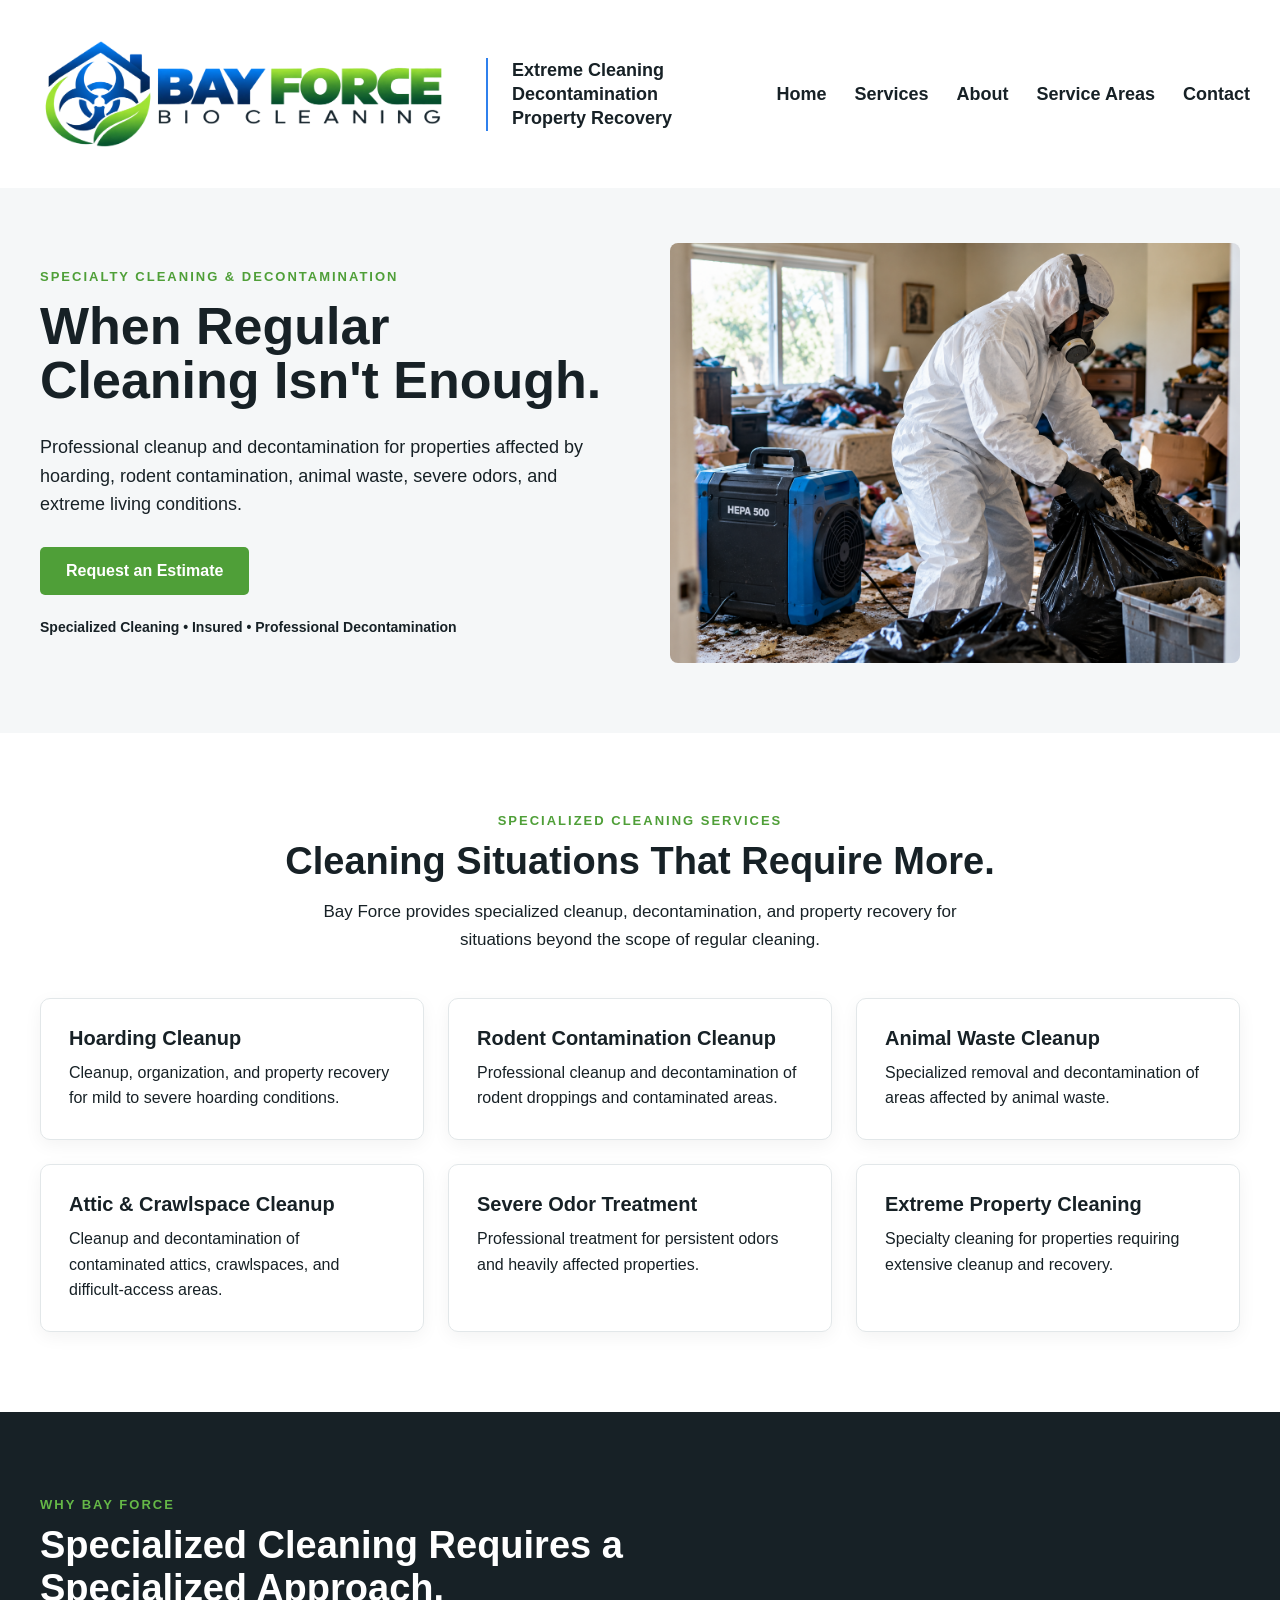
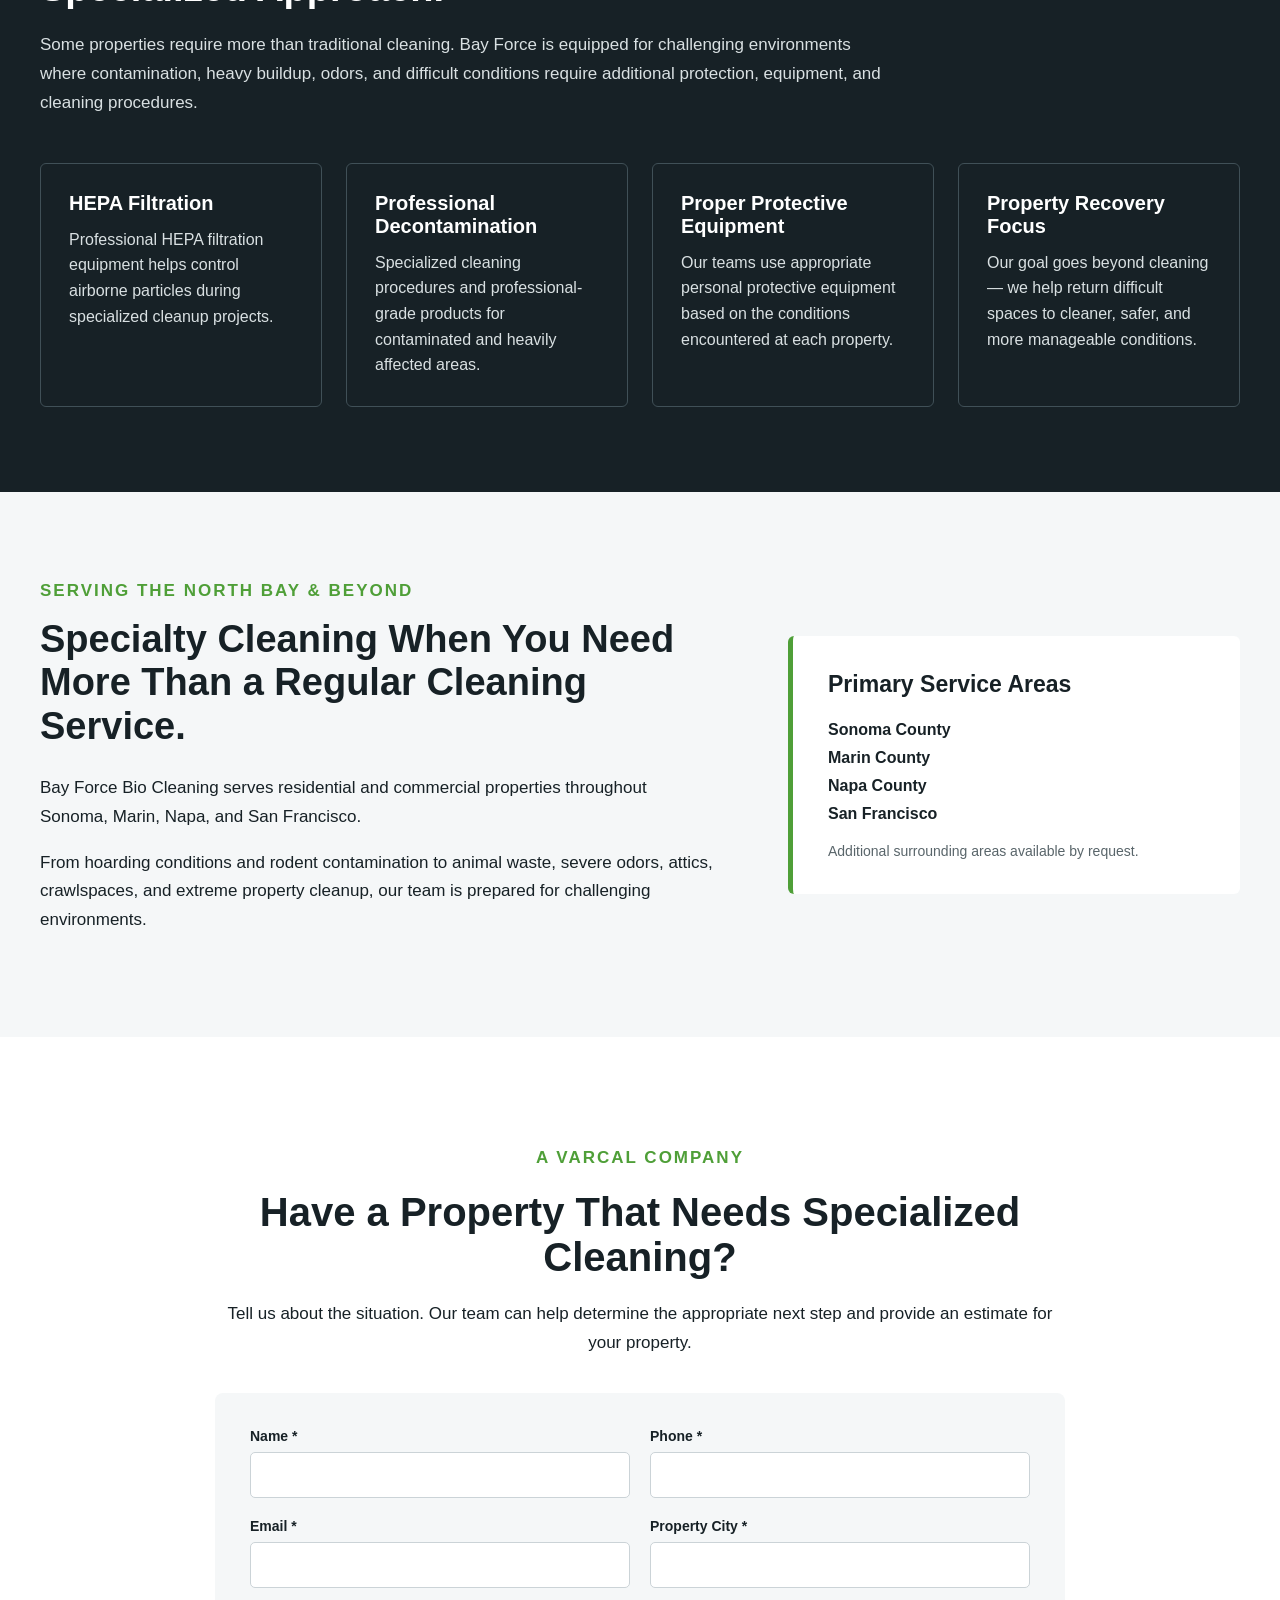
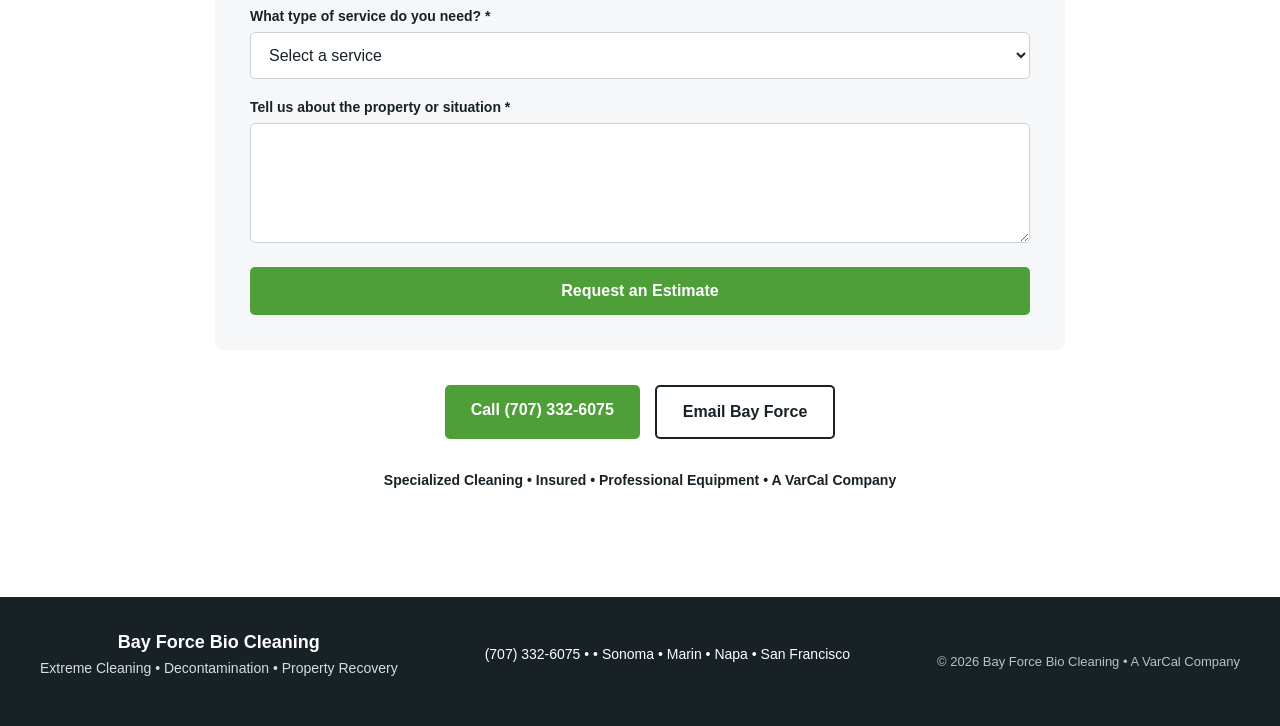
==== commit 26ff4e85: "Add price range to LocalBusiness schema" ====
--- a/index.html
+++ b/index.html
@@ -30,6 +30,7 @@
 "url": "https://bayforcebio.com/",
 "image": "https://bayforcebio.com/images/Bay%20Force%20Bio%20Logo%20.png",
 "telephone": "+1-707-332-6075",
+        "priceRange": "$$",
   "email": "bayforcebio@gmail.com",
   "description": "Specialized cleaning and decontamination services for properties affected by hoarding, rodent contamination, animal waste, severe odors, and extreme living conditions.",
   "areaServed": [
--- a/style.css
+++ b/style.css
@@ -1446,3 +1446,122 @@
     transform: translateY(-4px);
     box-shadow: 0 8px 20px rgba(0, 0, 0, 0.10);
 }
+
+
+/* ========================================
+   SERVICE PAGES HEADER FIX
+   ======================================== */
+
+.service-page-hero {
+    background: #f5f7f8;
+}
+
+.service-page-hero .service-detail-container {
+    max-width: 1440px;
+    margin: 0 auto;
+    padding: 60px 40px;
+}
+
+/* Keep full Bay Force header layout on service pages */
+header .header-container {
+    width: 100%;
+    max-width: 1500px;
+    margin: 0 auto;
+    padding-left: 30px;
+    padding-right: 30px;
+    display: flex;
+    align-items: center;
+    justify-content: space-between;
+}
+
+header .brand {
+    display: flex;
+    align-items: center;
+    flex-shrink: 0;
+}
+
+header .brand img {
+    width: 430px;
+    max-width: 100%;
+    height: auto;
+    display: block;
+}
+
+header nav {
+    display: flex;
+    align-items: center;
+    gap: 28px;
+    margin-left: auto;
+}
+
+header nav a {
+    font-size: 18px;
+    font-weight: 600;
+    text-decoration: none;
+    color: #172126;
+    white-space: nowrap;
+}
+
+@media (max-width: 1000px) {
+    header .header-container {
+        flex-direction: column;
+        align-items: flex-start;
+        padding: 20px;
+    }
+
+    header .brand {
+        flex-wrap: wrap;
+    }
+
+    header .brand img {
+        width: 330px;
+    }
+
+    header nav {
+        margin-left: 0;
+        margin-top: 20px;
+        gap: 18px;
+        flex-wrap: wrap;
+    }
+}
+/* SERVICE PAGE HERO - TEXT LEFT / IMAGE RIGHT */
+
+.service-page-hero-content {
+    display: grid;
+    grid-template-columns: 1fr 1fr;
+    gap: 55px;
+    align-items: center;
+}
+
+.service-page-hero-text {
+    min-width: 0;
+}
+
+.service-page-hero-image {
+    width: 100%;
+}
+
+.service-page-hero-image img {
+    display: block;
+    width: 100%;
+    height: auto;
+    object-fit: contain;
+    border-radius: 12px;
+}
+
+/* Mobile */
+@media (max-width: 800px) {
+    .service-page-hero-content {
+        grid-template-columns: 1fr;
+        gap: 30px;
+    }
+
+    .service-page-hero-image {
+        width: 100%;
+    }
+
+    .service-page-hero-image img {
+        width: 100%;
+        height: auto;
+    }
+}
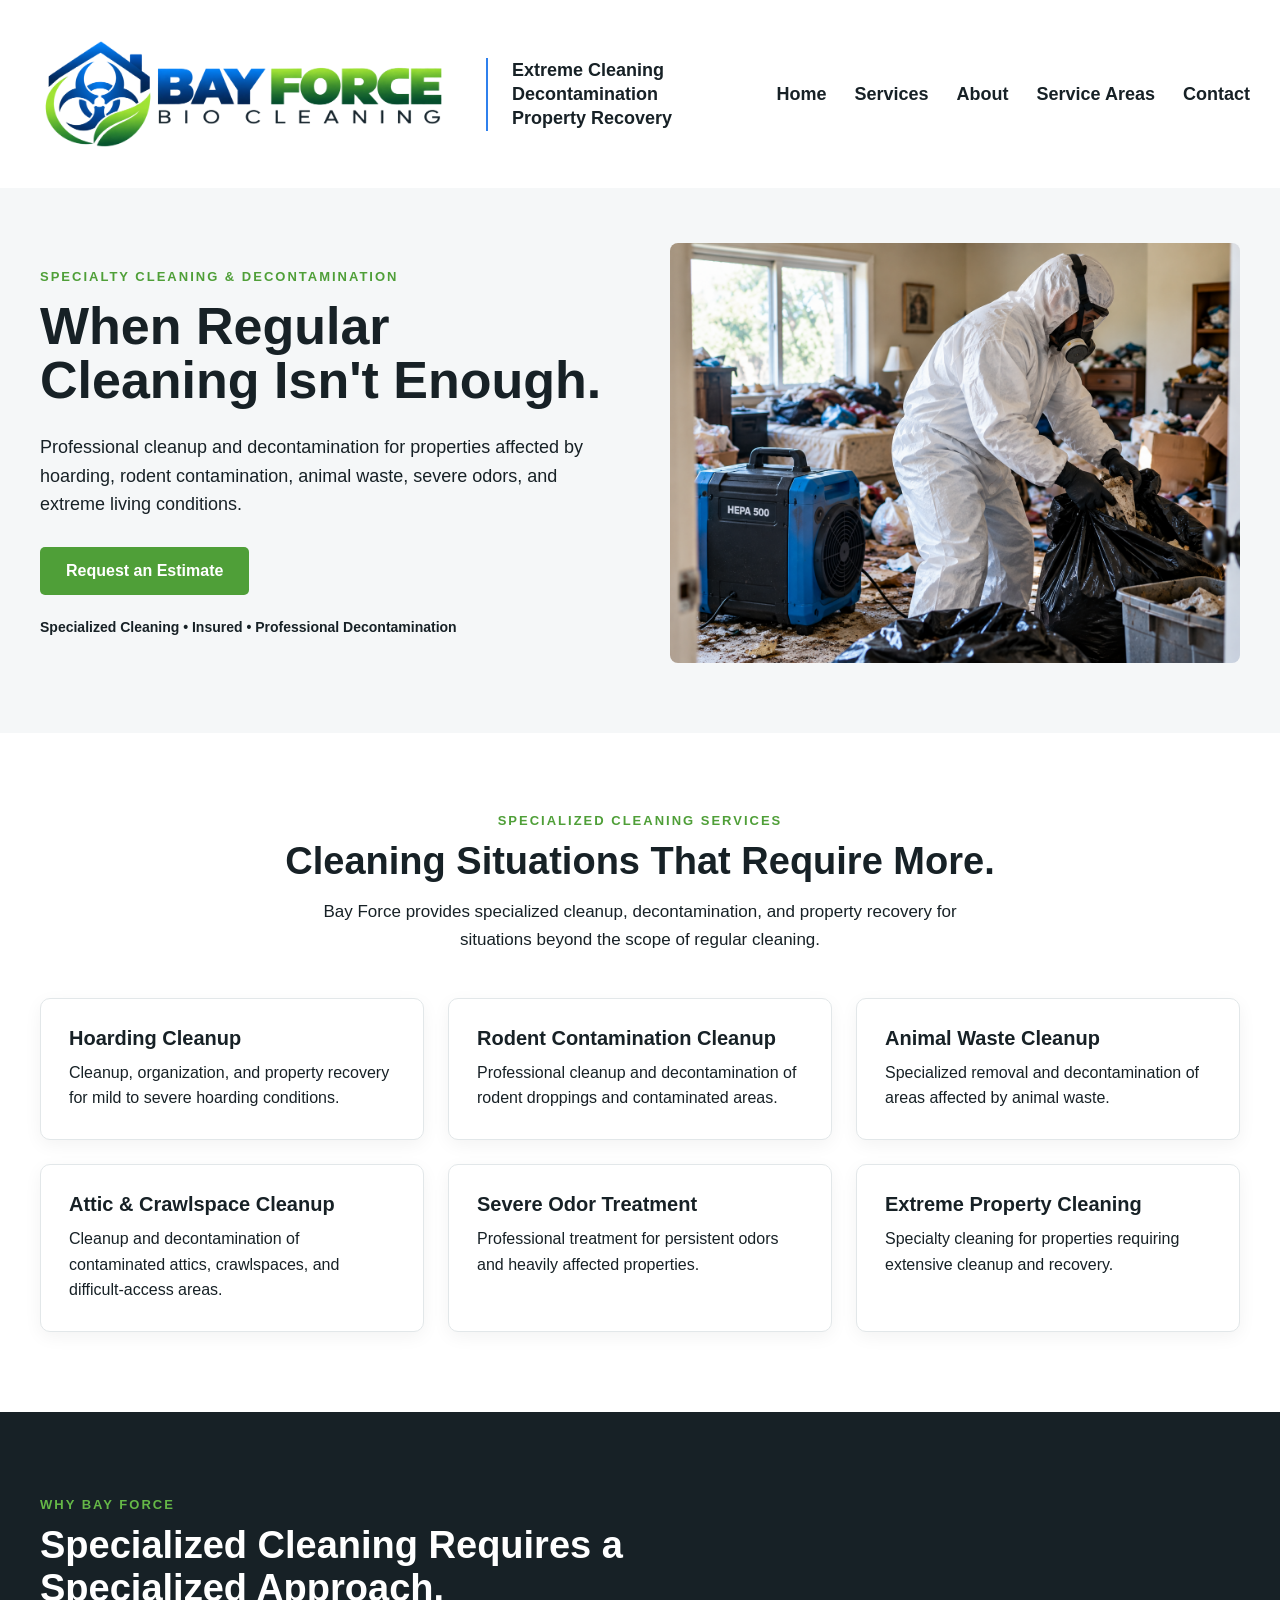
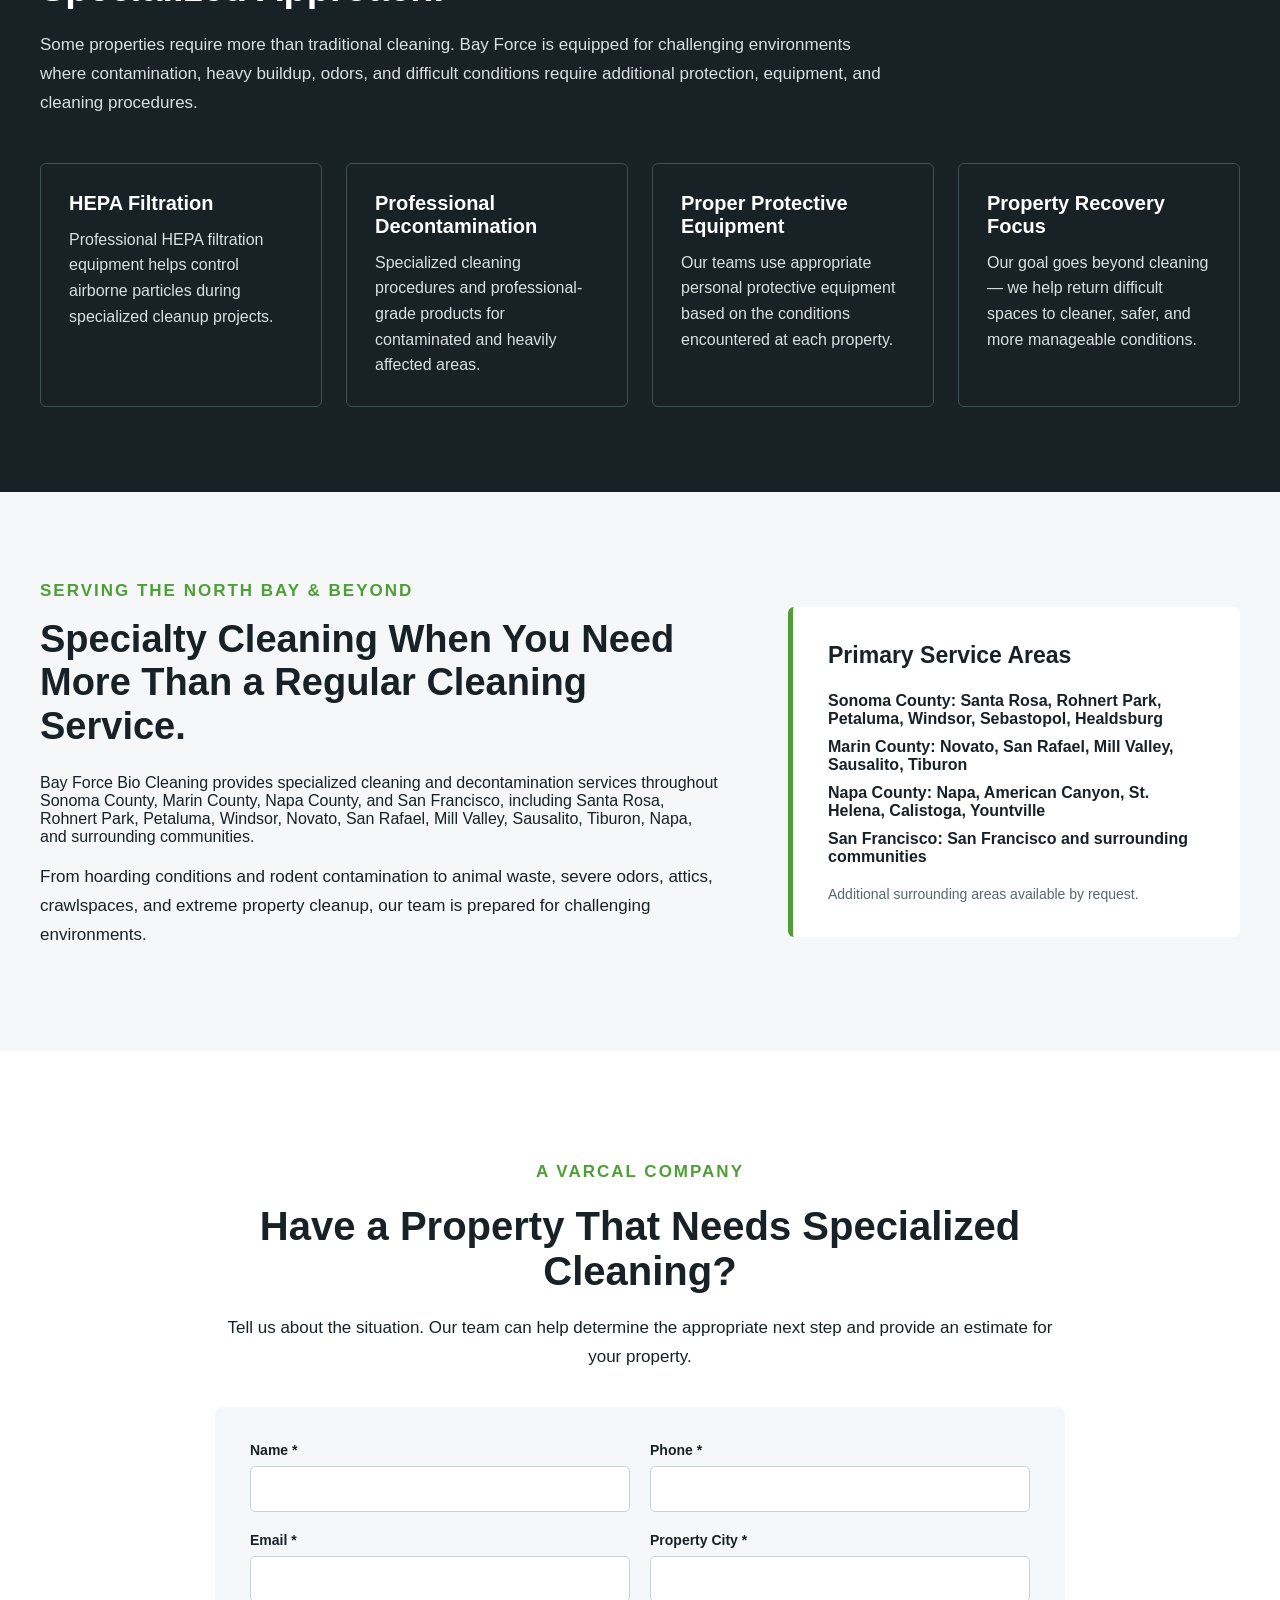
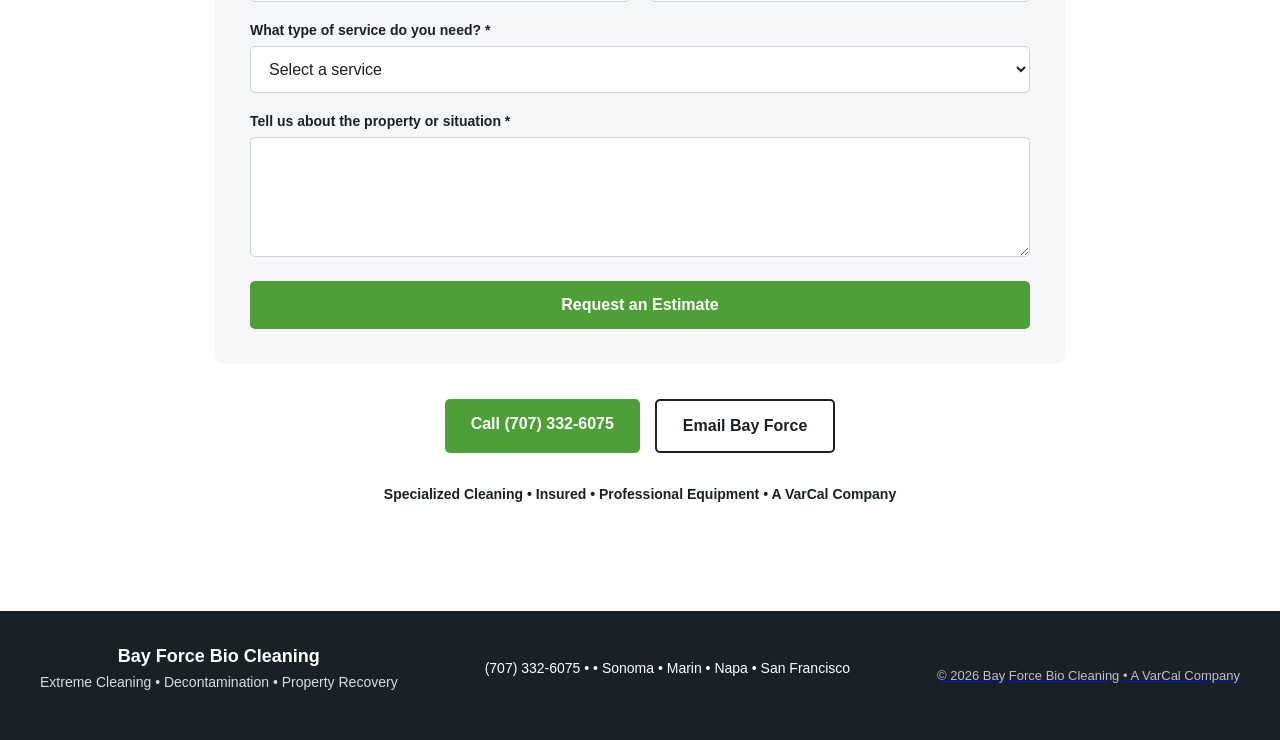
==== commit 6b1d0dd7: "Improve homepage service area SEO" ====
--- a/index.html
+++ b/index.html
@@ -221,9 +221,10 @@
 
             <h2>Specialty Cleaning When You Need More Than a Regular Cleaning Service.</h2>
 
-            <p>
-                Bay Force Bio Cleaning serves residential and commercial properties
-                throughout Sonoma, Marin, Napa, and San Francisco.
+            Bay Force Bio Cleaning provides specialized cleaning and decontamination
+services throughout Sonoma County, Marin County, Napa County, and San Francisco,
+including Santa Rosa, Rohnert Park, Petaluma, Windsor, Novato, San Rafael,
+Mill Valley, Sausalito, Tiburon, Napa, and surrounding communities.
             </p>
 
             <p>
@@ -236,12 +237,12 @@
         <div class="area-box">
             <h3>Primary Service Areas</h3>
 
-            <p>Sonoma County</p>
-            <p>Marin County</p>
-            <p>Napa County</p>
-            <p>San Francisco</p>
-
-            <span>Additional surrounding areas available by request.</span>
+            <p><strong>Sonoma County:</strong> Santa Rosa, Rohnert Park, Petaluma, Windsor, Sebastopol, Healdsburg</p>
+<p><strong>Marin County:</strong> Novato, San Rafael, Mill Valley, Sausalito, Tiburon</p>
+<p><strong>Napa County:</strong> Napa, American Canyon, St. Helena, Calistoga, Yountville</p>
+<p><strong>San Francisco:</strong> San Francisco and surrounding communities</p>
+
+<span>Additional surrounding areas available by request.</span>
         </div>
 
     </div>
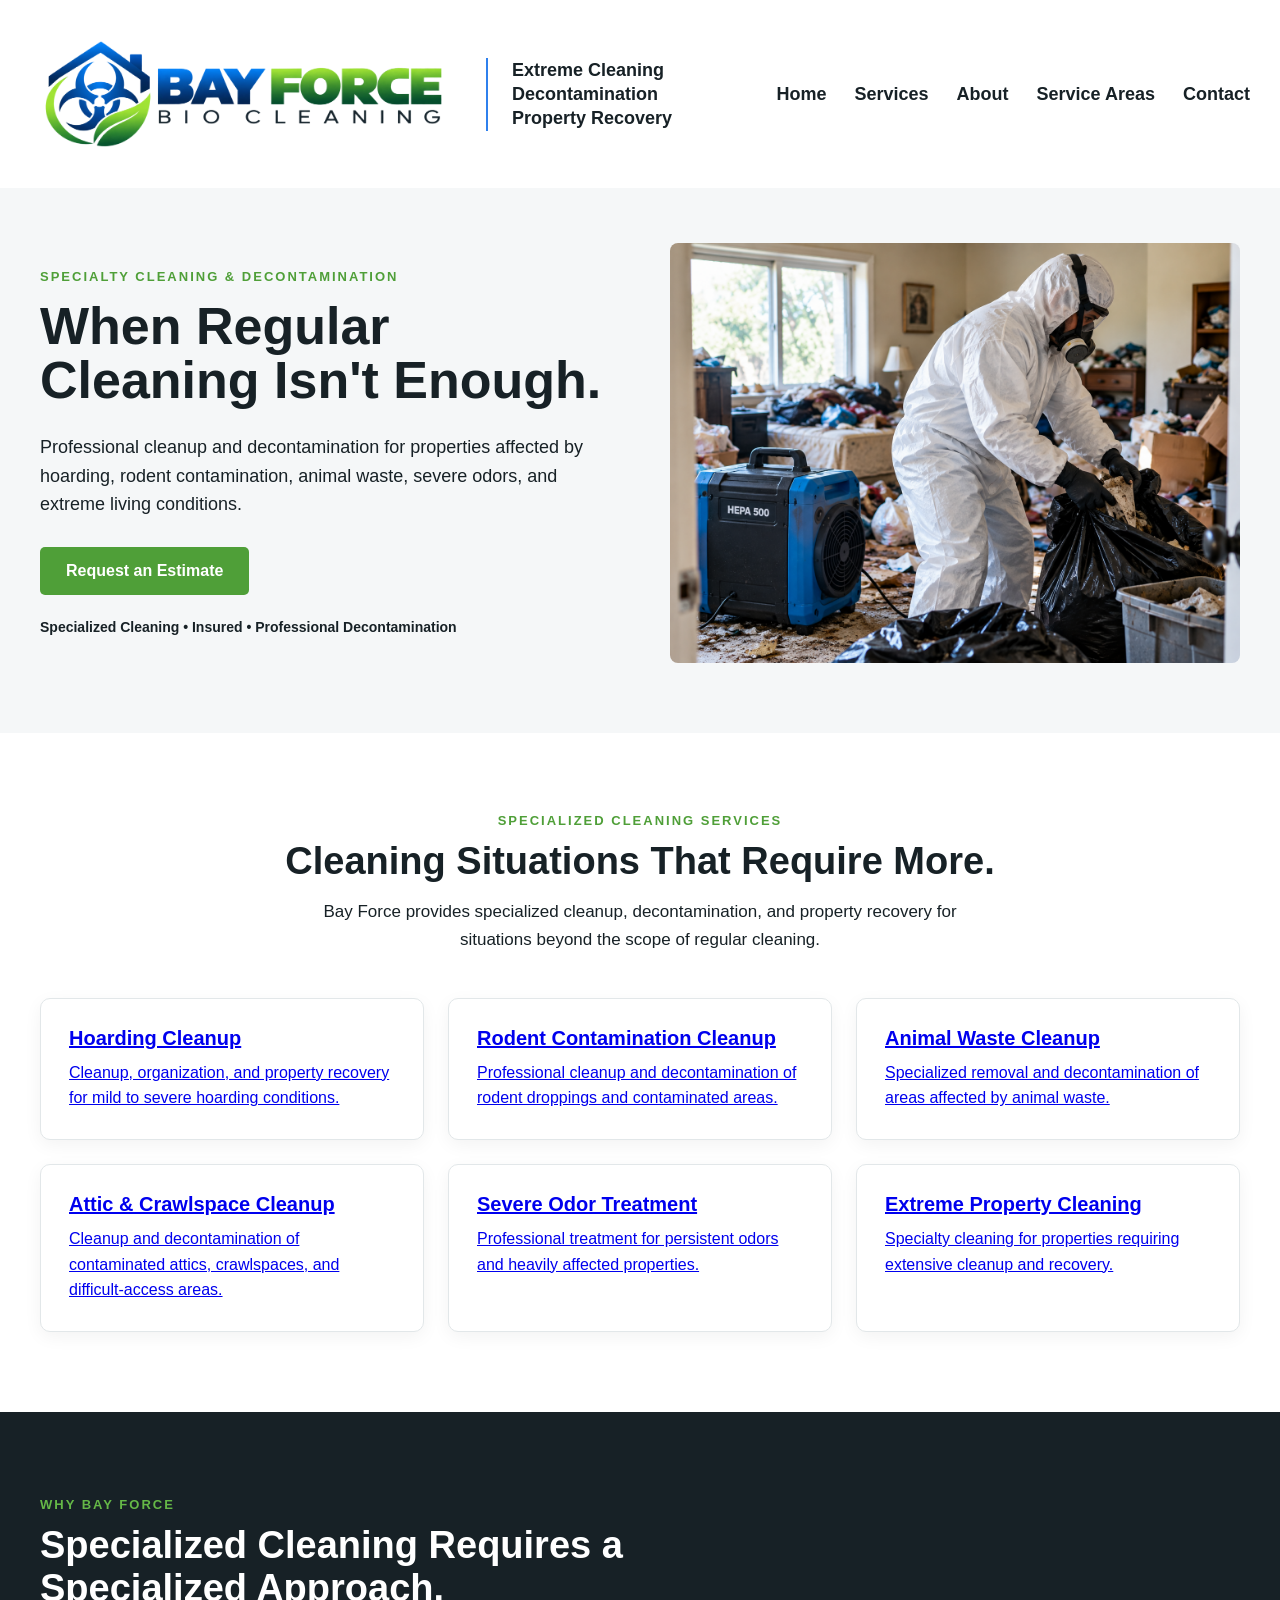
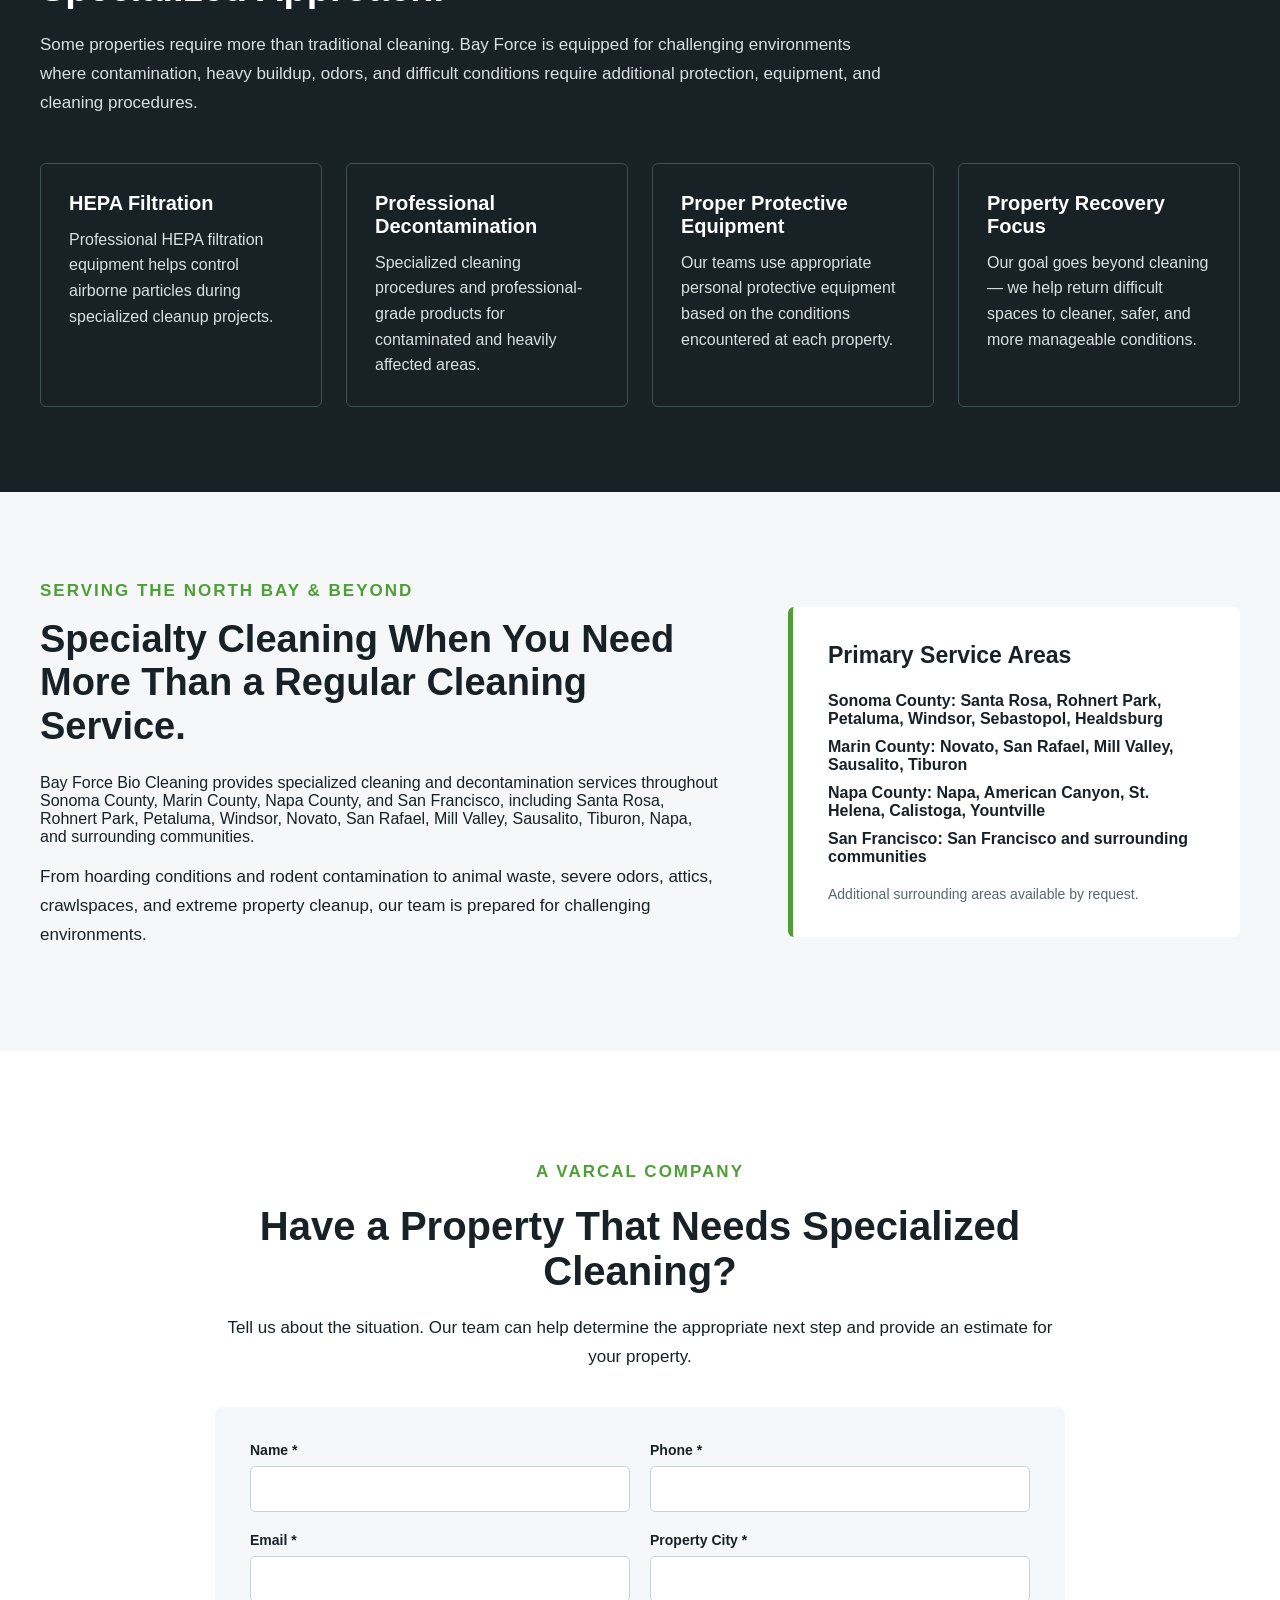
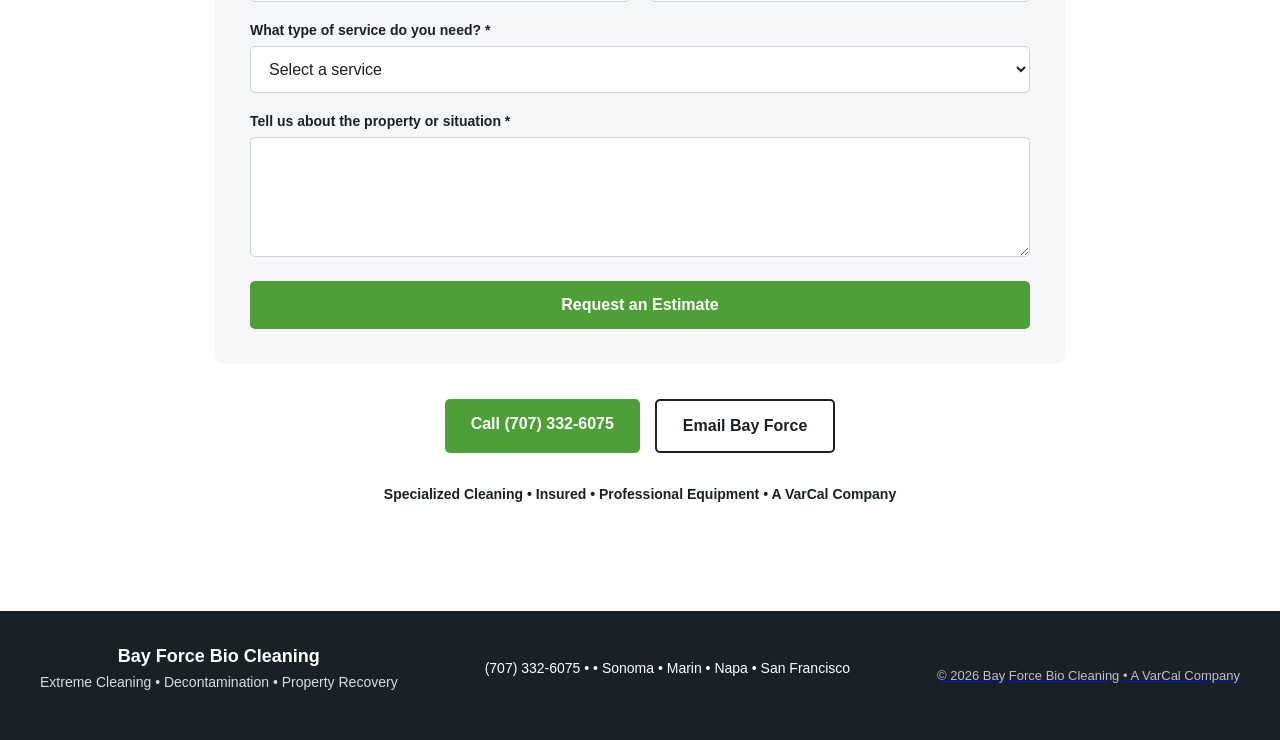
==== commit 00ac173a: "Add Google Ads tag" ====
--- a/index.html
+++ b/index.html
@@ -2,6 +2,15 @@
 <html lang="en">
 
 <head>
+    <!-- Google tag (gtag.js) -->
+<script async src="https://www.googletagmanager.com/gtag/js?id=AW-18483813736"></script>
+<script>
+  window.dataLayer = window.dataLayer || [];
+  function gtag(){dataLayer.push(arguments);}
+  gtag('js', new Date());
+
+  gtag('config', 'AW-18483813736');
+</script>
     <meta charset="UTF-8">
 
     <meta name="viewport" content="width=device-width, initial-scale=1.0">
--- a/style.css
+++ b/style.css
@@ -1422,7 +1422,12 @@
     width: 100%;
 }
 
-footer .footer-container {
+footer .footer-inner {
+    width: 88%;
+    max-width: 1200px;
+    margin-left: auto;
+    margin-right: auto;
+}
     width: 88%;
     max-width: 1200px;
     margin-left: auto;
@@ -1463,7 +1468,7 @@
 }
 
 /* Keep full Bay Force header layout on service pages */
-header .header-container {
+header .header-inner {
     width: 100%;
     max-width: 1500px;
     margin: 0 auto;
@@ -1503,11 +1508,12 @@
 }
 
 @media (max-width: 1000px) {
-    header .header-container {
-        flex-direction: column;
-        align-items: flex-start;
-        padding: 20px;
-    }
+.header-inner {
+    display: flex;
+    align-items: center;
+    justify-content: space-between;
+    width: 100%;
+}
 
     header .brand {
         flex-wrap: wrap;
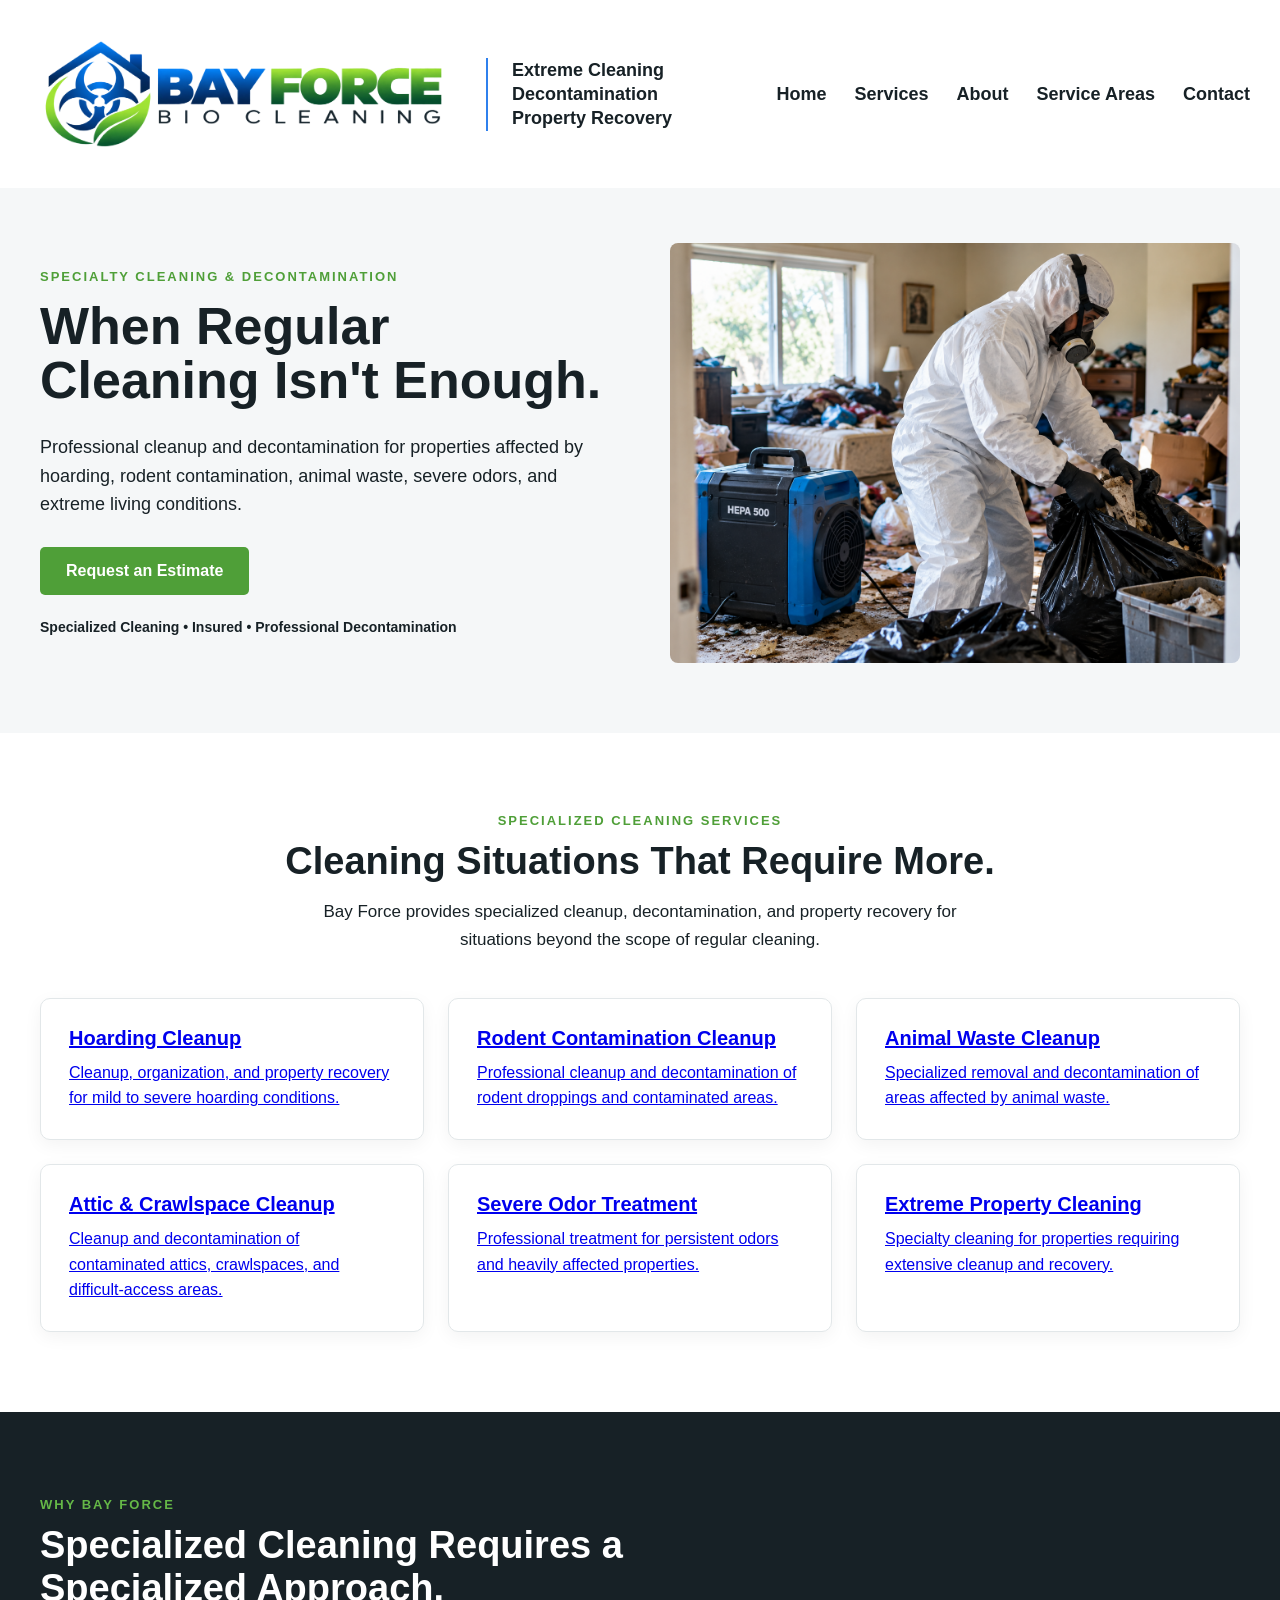
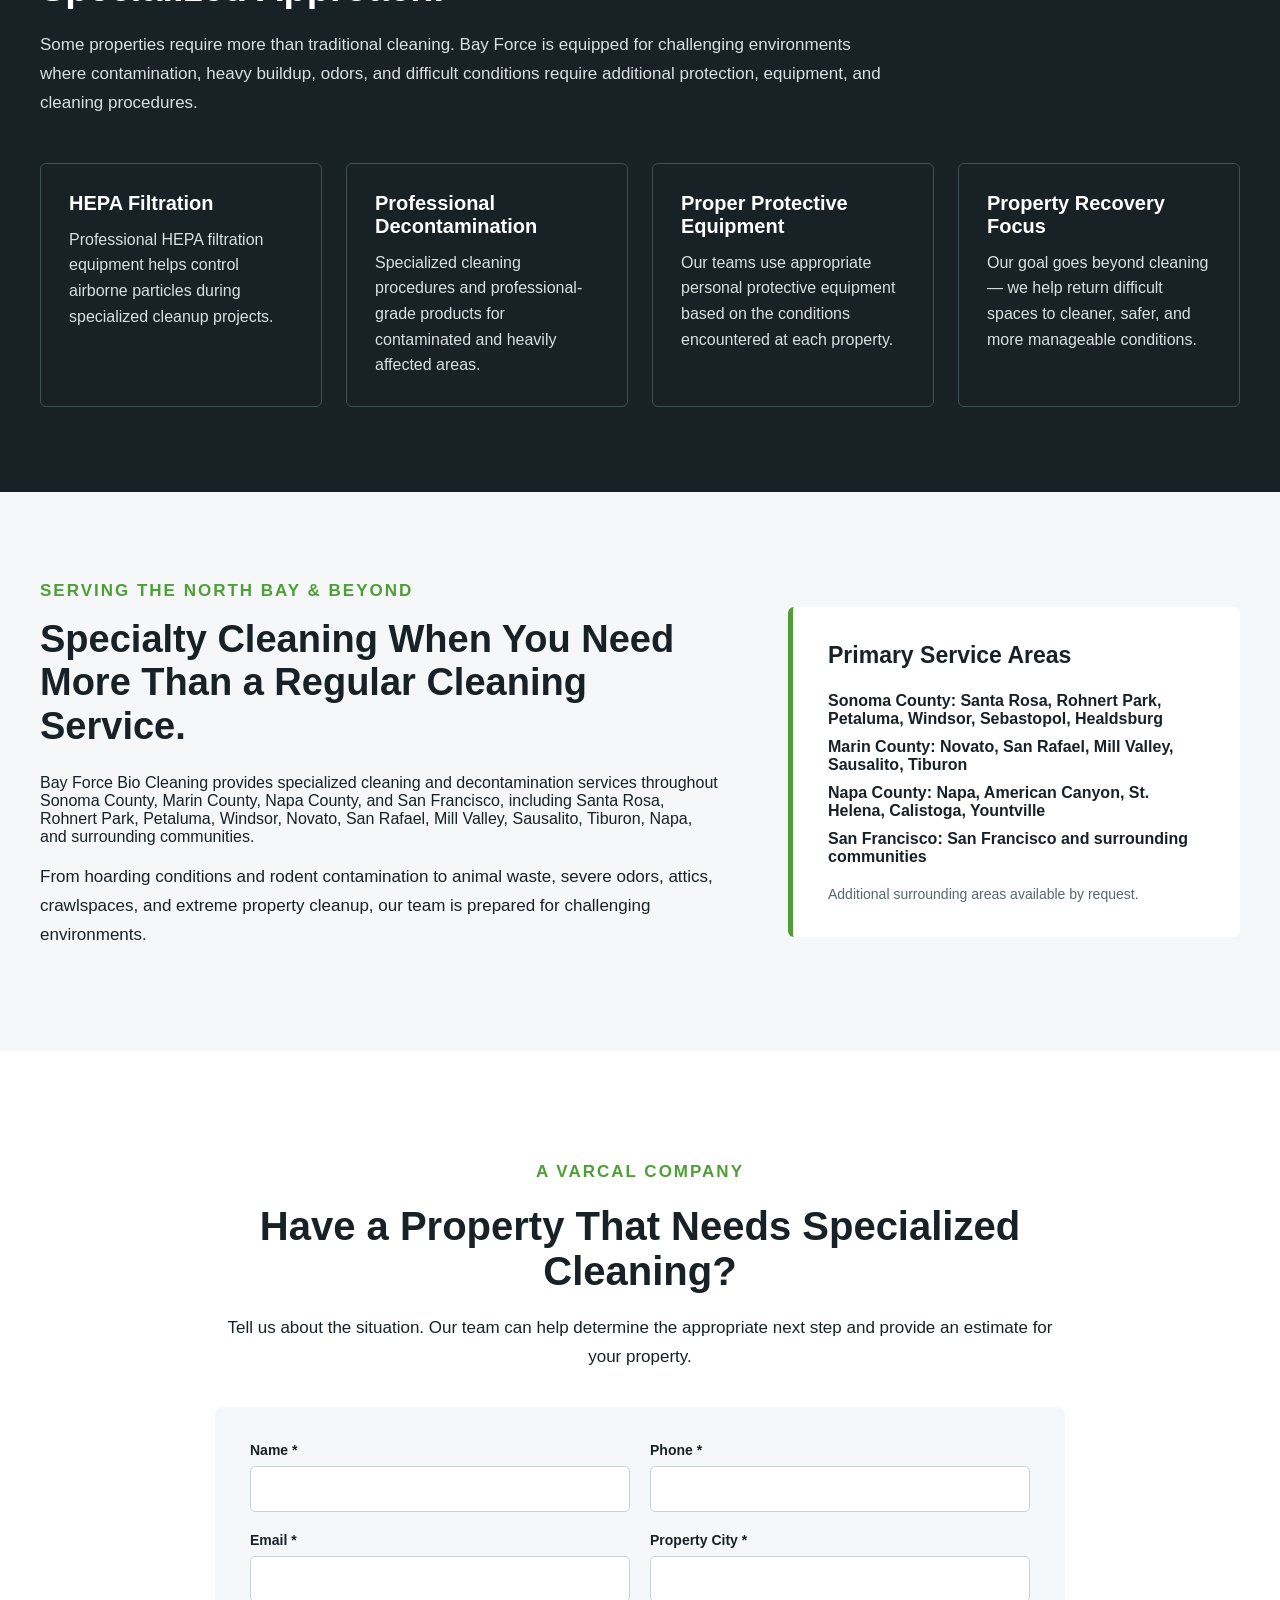
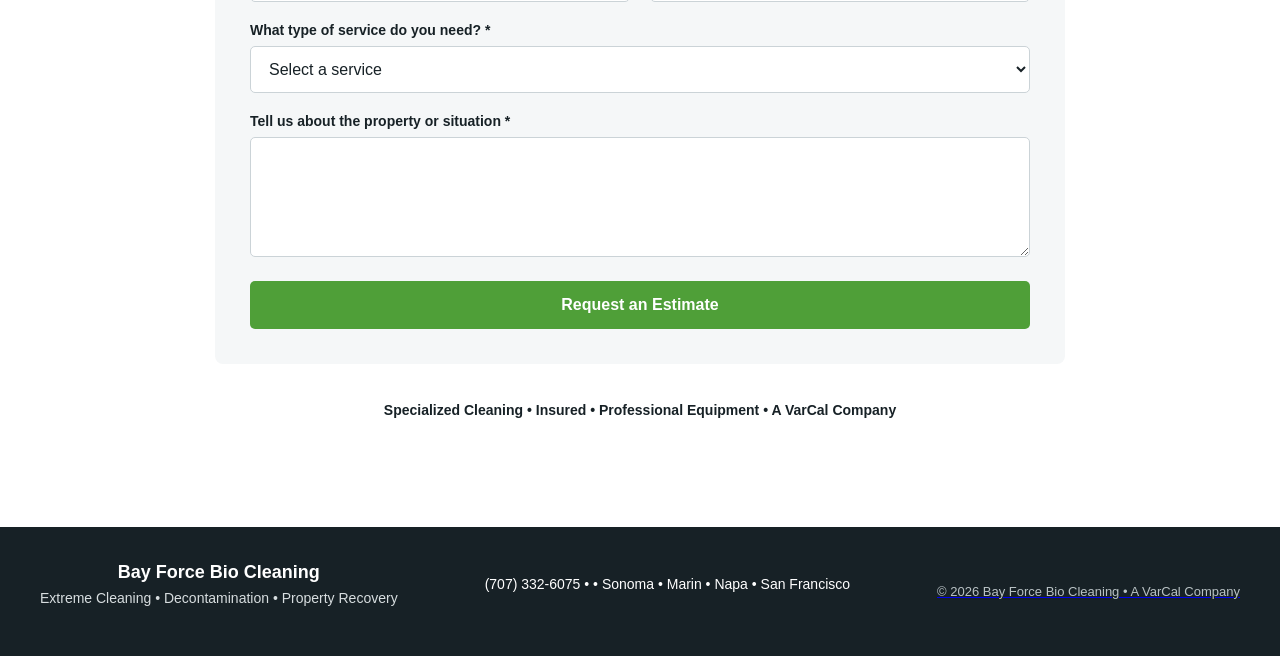
==== commit ba633ef7: "Improve form confirmation and auto-scroll" ====
--- a/index.html
+++ b/index.html
@@ -15,14 +15,14 @@
 
     <meta name="viewport" content="width=device-width, initial-scale=1.0">
 
-    <title>Hoarding & Rodent Cleanup | Bay Force Bio Cleaning | North Bay CA</title>
+    <title>Bay Force Bio Cleaning | Extreme Cleaning & Decontamination</title>
 
     <meta name="description" content="Bay Force Bio Cleaning provides hoarding cleanup, rodent contamination cleanup, animal waste cleanup, odor treatment, attic and crawlspace cleanup in Sonoma, Marin, Napa and San Francisco.">
 
     <meta name="robots" content="index, follow">
 
     <link rel="canonical" href="https://bayforcebio.com/">
-<meta property="og:title" content="Bay Force Bio Cleaning | Hoarding & Rodent Cleanup">
+<meta property="og:title" content="Bay Force Bio Cleaning | Extreme Cleaning & Decontamination">
 <meta property="og:description" content="Specialized cleanup and decontamination for hoarding, rodent contamination, animal waste, odors, attics and crawlspaces in the North Bay and San Francisco.">
 <meta property="og:url" content="https://bayforcebio.com/">
 <meta property="og:type" content="website">
@@ -324,20 +324,34 @@
             </button>
 
         </form>
-        <div id="form-success" class="form-success" style="display: none;">
-    <strong>Thank you! Your request has been received.</strong>
-    <p>Our Bay Force team will review your information and contact you as soon as possible.</p>
+        <div id="form-success"
+     class="form-success"
+     role="status"
+     aria-live="polite"
+     tabindex="-1"
+     style="display:none; padding:32px; margin-top:24px; text-align:center; border:2px solid #4da934; border-radius:12px; background:#f4fbf1;">
+
+    <div style="font-size:42px; margin-bottom:10px;">✓</div>
+
+    <h3 style="margin-bottom:12px;">Thank You! Your Request Has Been Received.</h3>
+
+    <p style="font-size:17px; margin-bottom:8px;">
+        A Bay Force Bio Cleaning specialist will review your information and contact you as soon as possible.
+    </p>
+
+    <p style="margin-bottom:22px;">
+        For immediate assistance, please call us directly.
+    </p>
+
+    <div class="contact-buttons">
+        <a href="tel:17073326075" class="cta-primary">Call (707) 332-6075</a>
+        <a href="mailto:bayforcebio@gmail.com" class="cta-secondary">Email Bay Force</a>
+    </div>
 </div>
-        <div class="contact-buttons">
-            <a href="tel:7073326075" class="cta-primary">Call (707) 332-6075</a>
-
-         <a href="mailto:bayforcebio@gmail.com"
-   class="cta-secondary">Email Bay Force</a>
-        </div>
-
-        <p class="contact-trust">
-            Specialized Cleaning • Insured • Professional Equipment • A VarCal Company
-        </p>
+
+<p class="contact-trust">
+    Specialized Cleaning • Insured • Professional Equipment • A VarCal Company
+</p>
 
     </div>
 
@@ -389,9 +403,28 @@
         });
 
         if (response.ok) {
+      
+  gtag('event', 'conversion', {
+      'send_to': 'AW-18483813736/EUc2CN-muY0dEOi64u1E',
+      'value': 1.0,
+      'currency': 'USD'
+  });
+
+
             form.reset();
-            form.style.display = "none";
-            successMessage.style.display = "block";
+form.style.display = "none";
+successMessage.style.display = "block";
+
+setTimeout(() => {
+    successMessage.scrollIntoView({
+        behavior: "smooth",
+        block: "center"
+    });
+
+    successMessage.focus({
+        preventScroll: true
+    });
+}, 150);
         } else {
             alert("There was a problem sending your request. Please try again or call us at (707) 332-6075.");
             submitButton.disabled = false;
